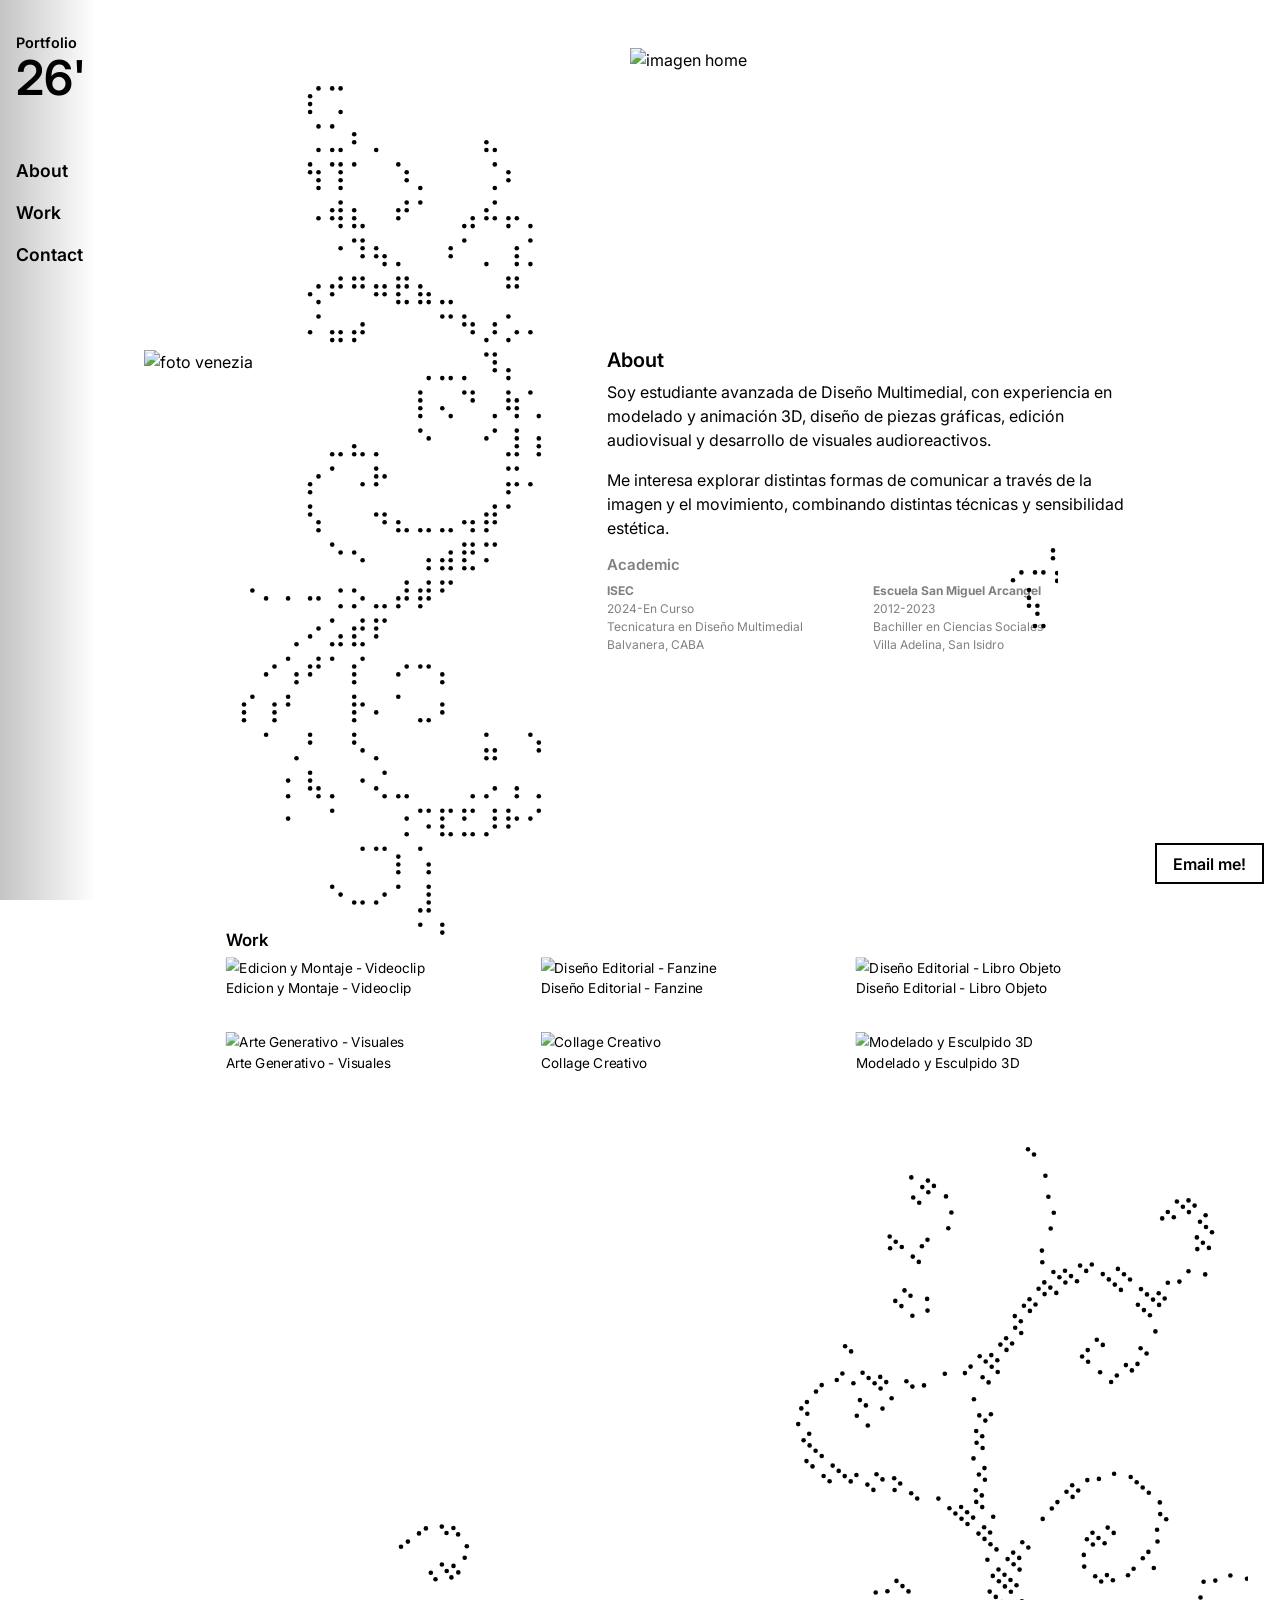
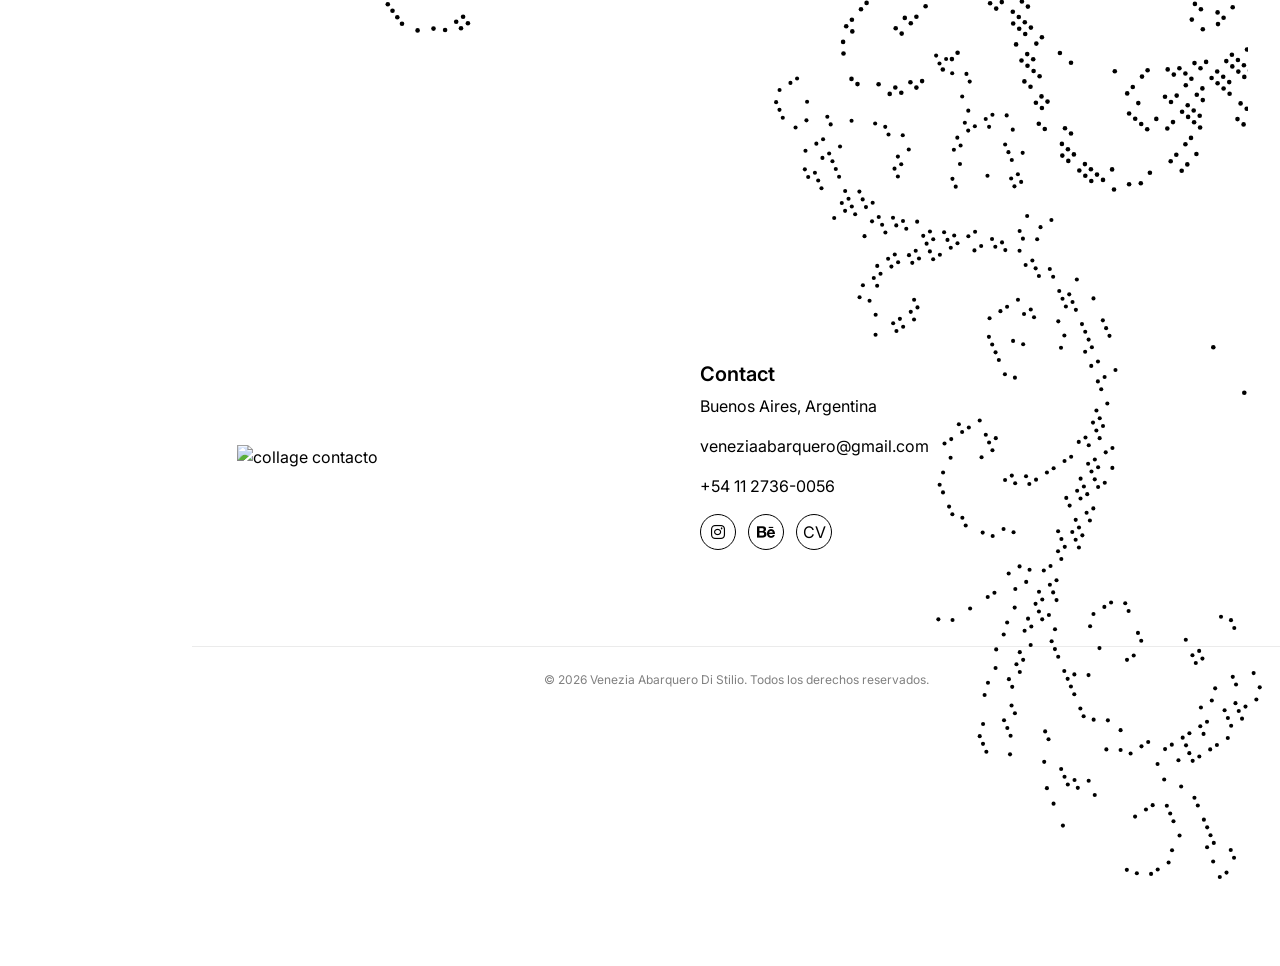
==== index.html @ 3c274ca6 "ascii art interactivo" ====
<!doctype html>
<html lang="es">
<head>
  <meta charset="utf-8">
  <meta name="viewport" content="width=device-width, initial-scale=1"> <!-- el ancho del dispositivo es el ancho de la pagina (sirve para responsive) -->
  <title>Portfolio</title>
  
  <!-- Google fonts -->
   <link rel="preconnect" href="https://fonts.googleapis.com">
  <link rel="preconnect" href="https://fonts.gstatic.com" crossorigin>
  <link href="https://fonts.googleapis.com/css2?family=Inter:wght@400;600&display=swap" rel="stylesheet">
  
  <link href="https://cdn.jsdelivr.net/npm/bootstrap@5.3.8/dist/css/bootstrap.min.css" rel="stylesheet">
  
  <!-- Iconos redes -->
    <link rel="stylesheet" href="https://cdnjs.cloudflare.com/ajax/libs/font-awesome/6.5.0/css/all.min.css">

  <!-- Estilos -->
  <link rel="stylesheet" href="style.css">
  <link rel="stylesheet" href="style-responsive.css">
  <link rel="stylesheet" href="ascii-canvas-styles.css">
 
</head>
<body>

  <!-- Nav lateral fijo -->
  <nav class="sidebar">
    <a class="nav-brand text-decoration-none" href="#home">
      <p class="nav-subtitle">Portfolio</p>
      <h1>26'</h1>
    </a>
    <ul class="nav flex-column mt-5"> <!-- margen top para separar del logo -->
      <li><a class="nav-link" href="#about">About</a></li>
      <li><a class="nav-link" href="#work">Work</a></li>
      <li><a class="nav-link" href="#contact">Contact</a></li>
    </ul>
  </nav>

  <!-- Contenido -->
  <main class="main-content">

    <!-- Home -->
    <header id="home">
      <img src="images/asciiart-deco1.svg" class="ascii-deco ascii-deco--home" aria-hidden="true"> <!-- para que no se lean los ascii art como texto -->
      <img src="images/imagen-home.svg" class="img-fluid fade-in" alt="imagen home">
    </header>

    <!-- About -->
    <section id="about" class="about-section">
      <img src="images/ascii-deco2.svg" class="ascii-deco ascii-deco--about" aria-hidden="true">
      <div class="row">

        <!-- Columna izquierda foto -->
        <div class="col-md-5">
          <img src="images/foto about.svg" alt="foto venezia" class="img-fluid">
        </div>

        <!-- Columna derecha texto sobre mi -->
        <div class="col-md-6">

          <h2>About</h2>
          <p>Soy estudiante avanzada de Diseño Multimedial, con experiencia en modelado y animación 3D, diseño de piezas gráficas, edición audiovisual y desarrollo de visuales audioreactivos.</p>
          <p>Me interesa explorar distintas formas de comunicar a través de la imagen y el movimiento, combinando distintas técnicas y sensibilidad estética.</p>

          <div class="row academic-info">
            <h3>Academic</h3>
            <div class="row">
              <div class="col-6">
                <p>
                  <strong>ISEC</strong><br>
                  2024-En Curso<br>
                  Tecnicatura en Diseño Multimedial<br>
                  Balvanera, CABA
                </p>
              </div>
              <div class="col-6">
                <p>
                  <strong>Escuela San Miguel Arcangel</strong><br>
                  2012-2023<br>
                  Bachiller en Ciencias Sociales<br>
                  Villa Adelina, San Isidro
                </p>
              </div>
            </div>
          </div>

        </div>
      </div>
    </section>

    <!-- Work -->
    <section id="work" class="work-section">
      <h2>Work</h2>

      <!-- galeria proyectos -->
      <div class="row row-cols-2 row-cols-md-3 g-4"><!-- 2 columnas x fila para mobile y 3 para destok --> <!-- g4 gap entre cada columa de 4 -->
        <div class="col">
          <a href="proyecto-videoclip.html" class="work-link">
            <img src="images/portada-videoclip.jpg" alt="Edicion y Montaje - Videoclip" class="img-fluid">
            <p class="work-title">Edicion y Montaje - Videoclip</p>
          </a>
        </div>

        <div class="col">
          <a href="proyecto-fanzine.html" class="work-link">
            <img src="images/portada-fanzine.jpg" alt="Diseño Editorial - Fanzine" class="img-fluid">
            <p class="work-title">Diseño Editorial - Fanzine</p>
          </a>
        </div>

        <div class="col">
          <a href="proyecto-libro.html" class="work-link">
            <img src="images/portada-libro.jpg" alt="Diseño Editorial - Libro Objeto" class="img-fluid">
            <p class="work-title">Diseño Editorial - Libro Objeto</p>
          </a>
        </div>

        <div class="col">
          <a href="proyecto-visuales.html" class="work-link">
            <img src="images/portada-visuales.jpg" alt="Arte Generativo - Visuales" class="img-fluid">
            <p class="work-title">Arte Generativo - Visuales</p>
          </a>
        </div>

        <div class="col">
          <a href="proyecto-collage.html" class="work-link">
            <img src="images/portada-collage.jpg" alt="Collage Creativo" class="img-fluid">
            <p class="work-title">Collage Creativo</p>
          </a>
        </div>

        <div class="col">
          <a href="proyecto-modelado3D.html" class="work-link">
            <img src="images/portada-tipografia3D.jpg" alt="Modelado y Esculpido 3D" class="img-fluid">
            <p class="work-title">Modelado y Esculpido 3D</p>
          </a>
        </div>
      </div>

<!-- carrusel trabajo 3D -->
  <div id="carouselExampleCaptions" class="carousel slide carousel-3d">

  <div class="carousel-indicators">
    <button type="button" data-bs-target="#carouselExampleCaptions" data-bs-slide-to="0" class="active" aria-current="true" aria-label="Slide 1"></button>
    <button type="button" data-bs-target="#carouselExampleCaptions" data-bs-slide-to="1" aria-label="Slide 2"></button>
    <button type="button" data-bs-target="#carouselExampleCaptions" data-bs-slide-to="2" aria-label="Slide 3"></button>
    <button type="button" data-bs-target="#carouselExampleCaptions" data-bs-slide-to="3" aria-label="Slide 4"></button>
    <button type="button" data-bs-target="#carouselExampleCaptions" data-bs-slide-to="4" aria-label="Slide 5"></button>
    <button type="button" data-bs-target="#carouselExampleCaptions" data-bs-slide-to="5" aria-label="Slide 6"></button>
  </div>

  <div class="carousel-inner">

  <div class="carousel-item active">
  <video class="d-block w-100" autoplay muted loop playsinline poster="images/carousel1.jpg">
    <source src="images/video-carousel3D.mp4" type="video/mp4">
  </video>
  <div class="carousel-caption d-none d-md-block">
    <h5>Animación y Modelado 3D/Escena</h5>
    <p>"The Doors Room"</p>
  </div>
</div>

    <div class="carousel-item">
      <img src="images/carousel2.jpg" class="d-block w-100" alt="Slide 2">
      <div class="carousel-caption d-none d-md-block">
        <h5>Animación y Modelado 3D/Escena</h5>
        <p>Una reinterpretación de "La Sala de las Puertas", la icónica y lúgubre habita​​​​​​​ción circular rodeada de puertas de Alicia en el País de las Maravillas (2010).</p>
      </div>
    </div>

    <div class="carousel-item">
      <img src="images/carousel3.jpg" class="d-block w-100" alt="Slide 3">
      <div class="carousel-caption d-none d-md-block">
        <h5>Animación y Modelado 3D/Escena</h5>
        <p>Trabajé sobre su atmósfera y composición para llevarla a una versión 3D con una vision propia.</p>
      </div>
    </div>

    <div class="carousel-item">
      <img src="images/carousel4.jpg" class="d-block w-100" alt="Slide 4">
      <div class="carousel-caption d-none d-md-block">
      </div>
    </div>

    <div class="carousel-item">
      <img src="images/carousel5.jpg" class="d-block w-100" alt="Slide 5">
      <div class="carousel-caption d-none d-md-block">
      </div>
    </div>

    <div class="carousel-item">
      <img src="images/carousel6.jpg" class="d-block w-100" alt="ultimo  slide">
      <div class="carousel-caption d-none d-md-block">
      </div>
    </div>
  </div>

  <button class="carousel-control-prev" type="button" data-bs-target="#carouselExampleCaptions" data-bs-slide="prev">
    <span class="carousel-control-prev-icon" aria-hidden="true"></span>
    <span class="visually-hidden">Previous</span>
  </button>
  <button class="carousel-control-next" type="button" data-bs-target="#carouselExampleCaptions" data-bs-slide="next">
    <span class="carousel-control-next-icon" aria-hidden="true"></span>
    <span class="visually-hidden">Next</span>
  </button>
</div>
</section>

<!-- Contact -->
<section id="contact" class="contact-section">
  <img src="images/ascii-deco3.svg" class="ascii-deco ascii-deco--contact" aria-hidden="true">

  <div class="row align-items-center justify-content-center">

    <div class="col-md-5 contact-img">
      <img src="images/imagen-contact.svg" alt="collage contacto" class="img-fluid">
    </div>

    <div class="col-md-5">
      <h2>Contact</h2>
      <p>Buenos Aires, Argentina</p>
      <p>veneziaabarquero@gmail.com</p>
      <p>+54 11 2736-0056</p>

      <div class="social-links">
        <a href="https://instagram.com/venezia.abqro" target="_blank" aria-label="Instagram">
          <i class="fa-brands fa-instagram"></i>
        </a>
        <a href="https://behance.net/veneziaabarque1" target="_blank" aria-label="Behance">
          <i class="fa-brands fa-behance"></i>
        </a>
        <a href="archivos/CV_Venezia_Abarquero.pdf" target="_blank" aria-label="CV" download>
        CV
        </a>
      </div>
    </div>

  </div>
</section>

<!-- Footer -->
<footer class="footer">
  <p>© 2026 Venezia Abarquero Di Stilio. Todos los derechos reservados.</p>
</footer>
  </main>

  <!-- Boton cta fijo -->
  <a class="btn btn-outline-dark btn-cta" href="mailto:veneziaabarquero@gmail.com">Email me!</a>
  <script src="https://cdn.jsdelivr.net/npm/bootstrap@5.3.8/dist/js/bootstrap.bundle.min.js"></script>
  <script src="ascii-interactive.js"></script>
</body>
</html>
---- style.css ----
body {
  font-family: 'Inter', sans-serif;
  margin: 0;
  padding: 0;
  color: black;
}

/*Nav Lateral*/
.sidebar {
  position: fixed;
  top: 0;
  left: 0;
  width: 6rem;
  height: 100vh;
  padding: 2rem 1rem;
  z-index: 100;
  background: linear-gradient(to right, rgba(0, 0, 0, 0.233), transparent);
}

.nav-brand {
  display: block;
}

.nav-subtitle {
  font-weight: 600;
  font-size: 0.9rem;
  margin-bottom: 0;
  color: black;
}

.nav-link {
  padding-left: 0;
  font-weight: 600;
  font-size: 1.1rem;
  color: black;
  text-decoration: none;
}

.nav-link:hover {
  text-decoration: underline;
  color: black;
}


.main-content {
  margin-left: 6rem; /*lo que ocupa el nav lateral*/
}

/* Home */
#home {
  display: flex;
  justify-content: center;
  padding-top: 3rem;
}

#home img {
  max-width: 100%;
}

/*about*/
.about-section {
  padding: 6rem 3rem;
  margin-top: 20vh;        /* espacio blanco entre home y about */
  scroll-margin-top: 0;    /* cuando el nav linkea a #about, la sección arranca desde arriba del viewport */
}

.academic-info p {
  font-size: 0.75rem; /* 12px */
  color: grey;
}

/*work*/
.work-section {
  position: relative;
  padding: 6rem 3rem;
  scroll-margin-top: 0;
  scale: 85%;
}

.work-link {
  text-decoration: none;
  color: black;
  display: block;
  position: relative;
  overflow: hidden;
}

.work-link img {
  display: block;
  transition: opacity 0.3s ease;
}

.work-link::after {
  content: 'Ver proyecto';
  position: absolute;
  inset: 0; /* abreviar top: 0; right: 0; bottom: 0; left: 0 */
  background: rgba(0, 0, 0, 0.5);
  color: white;
  font-weight: 600;
  display: flex;
  align-items: center;
  justify-content: center;
  opacity: 0;
  transition: opacity 0.3s ease;
}
.work-link:hover::after {
  opacity: 1;
}

.carousel-3d {
  position: relative;
  z-index: 1;
  margin-top: 20vh;
}

/* Contacto */
.contact-section {
  position: relative;
  overflow: visible;
  min-height: auto;
  padding: 6rem 3rem;
  display: flex;
  flex-direction: column;
  justify-content: center;
}

.social-links {
  display: flex;
  gap: 12px;
  margin-top: 1rem;
}

.social-links a {
  display: flex;
  align-items: center;
  justify-content: center;
  width: 36px;
  height: 36px;
  border-radius: 50%;
  border: 1.5px solid currentColor;
  color: inherit;
  text-decoration: none;
  font-size: 16px;
  transition: opacity 0.2s;
}

.social-links a:hover {
  opacity: 0.6;
}

/*footer*/
.footer {
  margin-left: 6rem;
  padding: 1.5rem 3rem;
  border-top: 1px solid rgba(0, 0, 0, 0.08);
  font-size: 0.75rem;
  color: grey;
  text-align: center
}

.footer p {
  margin-bottom: 0;
}

/* Tipografias */
h1 {
  font-weight: 600;
  font-size: 3rem;
  color: black;
  line-height: 1;
}

h2 {
  font-weight: 600;
  font-size: 1.25rem;
  color: black;
}

h3 {
  font-size: 0.9375rem; 
  font-weight: 600;
  color: grey;
}

/* Boton call to action */
.btn-cta {
  position: fixed;
  bottom: 1rem;
  right: 1rem;
  font-weight: 600;
  font-size: 1rem;
  color: black;
  text-decoration: none;
  border: 2px solid black;
  border-radius: 0;
  padding: 0.4rem 1rem;
  background: rgba(255, 255, 255, 0.541);
}

.btn-cta:hover {
  background: black;
  color: white;
  -webkit-animation: jello-horizontal 0.9s linear both;
          animation: jello-horizontal 0.9s linear both;
}

/* Puntero cursor */
* {
  cursor: url("data:image/svg+xml,%3Csvg xmlns='http://www.w3.org/2000/svg' width='24' height='24' viewBox='0 0 24 24'%3E%3Cline x1='12' y1='0' x2='12' y2='24' stroke='black' stroke-width='1.5'/%3E%3Cline x1='0' y1='12' x2='24' y2='12' stroke='black' stroke-width='1.5'/%3E%3C/svg%3E") 12 12, crosshair;
}

/* Ascii Art Fondos */
.ascii-deco {
  position: absolute;
  pointer-events: none;
  z-index: 2;
}


.ascii-deco--home {
  top: 5rem;
  left: 15rem;
  
}


.ascii-deco--about{
  top: 66rem;
  right: 2rem;
  z-index: 0;
}


/* animaciones */
.fade-in {
 -webkit-animation: fade-in 1.2s linear both;
 animation: fade-in 1.2s linear both;
}

@-webkit-keyframes fade-in {
  0% { opacity: 0; }
  100% { opacity: 1; }
}
@keyframes fade-in {
  0% { opacity: 0; }
  100% { opacity: 1; }
}

@-webkit-keyframes jello-horizontal {
  0%   { -webkit-transform: scale3d(1, 1, 1);      transform: scale3d(1, 1, 1); }
  30%  { -webkit-transform: scale3d(1.25, 0.75, 1); transform: scale3d(1.25, 0.75, 1); }
  40%  { -webkit-transform: scale3d(0.75, 1.25, 1); transform: scale3d(0.75, 1.25, 1); }
  50%  { -webkit-transform: scale3d(1.15, 0.85, 1); transform: scale3d(1.15, 0.85, 1); }
  65%  { -webkit-transform: scale3d(0.95, 1.05, 1); transform: scale3d(0.95, 1.05, 1); }
  75%  { -webkit-transform: scale3d(1.05, 0.95, 1); transform: scale3d(1.05, 0.95, 1); }
  100% { -webkit-transform: scale3d(1, 1, 1);      transform: scale3d(1, 1, 1); }
}
@keyframes jello-horizontal {
  0%   { -webkit-transform: scale3d(1, 1, 1);      transform: scale3d(1, 1, 1); }
  30%  { -webkit-transform: scale3d(1.25, 0.75, 1); transform: scale3d(1.25, 0.75, 1); }
  40%  { -webkit-transform: scale3d(0.75, 1.25, 1); transform: scale3d(0.75, 1.25, 1); }
  50%  { -webkit-transform: scale3d(1.15, 0.85, 1); transform: scale3d(1.15, 0.85, 1); }
  65%  { -webkit-transform: scale3d(0.95, 1.05, 1); transform: scale3d(0.95, 1.05, 1); }
  75%  { -webkit-transform: scale3d(1.05, 0.95, 1); transform: scale3d(1.05, 0.95, 1); }
  100% { -webkit-transform: scale3d(1, 1, 1);      transform: scale3d(1, 1, 1); }
}
---- style-responsive.css ----
/* Breakpoint: 768px*/
@media (width < 768px) {
  
  .sidebar {
    position: fixed;
    top: 0;
    left: 0;
    width: 100%;
    height: auto;
    padding: 0.75rem 1.25rem;
    display: flex;
    flex-direction: row;
    align-items: center;
    justify-content: space-between;
    background: linear-gradient(to bottom, rgba(0, 0, 0, 0.15), white);
    border-bottom: 1px solid rgb(255, 255, 255);
    z-index: 200;
  }

  /* flex-direction: row sobreescribe el flex-column de Bootstrap para q los links queden alineados horizontalmente*/
  .sidebar ul {
    display: flex !important;
    flex-direction: row !important;
    gap: 1rem;
    margin-top: 0 !important;
    padding: 0;
    list-style: none;
    align-items: center;
  }

  .sidebar ul .nav-link {
    font-size: 0.85rem;
    padding: 0;
  }

  .sidebar .nav-brand {
    display: flex;
    align-items: baseline;
    gap: 0.5rem;
  }

  .sidebar h1 {
    font-size: 1.5rem;
    margin: 0;
  }

  .sidebar .nav-subtitle {
    font-size: 0.75rem;
  }

  .main-content {
    margin-left: 0;
    padding-top: 3.5rem;
  }


  /* Home */
  #home {
    padding-top: 1.5rem;
    overflow: hidden;
    width: 100%;
  }

  #home .img-fluid {
    width: 80%; 
    max-width: 80%; /* para q no se vaya hasta los bordes en mobile */
    height: auto;
    display: block;
  }


  /*about*/
  .about-section {
    text-align: center;
    padding: 3rem 1.25rem;
    margin-top: 5vh;
  }

  
  .about-section .col-md-5 {
    max-width: 40%;
    margin: 0 auto 1.5rem;
  }

  .academic-info .col-6 {
  flex: 0 0 100%;
  max-width: 100%;
  text-align: center;
}

.academic-info .row {
  justify-content: center;
  margin: 0;
}


  /*work*/
  .work-section {
    padding: 3rem 1.25rem;
    scale: 100%; 
  }

  .work-title {
    font-size: 0.75rem;
  }

  .carousel-3d {
    margin-top: 8vh;
  }

  /*contact*/
  .contact-section {
    padding: 3rem 1.25rem;
    min-height: auto;
  }

  .contact-section .col-md-5 {
    max-width: 50%;
    flex: 0 0 100%;
  }

  .contact-img {
    margin-bottom: 1.5rem;
  }

  /*footer*/
.footer {
  margin-left: 0;
  padding: 1.5rem 1.25rem;
}

  .ascii-deco,
canvas.ascii-deco--home,
canvas.ascii-deco--about,
canvas.ascii-deco--contact {
  display: none;
}

  /*botón cta*/
  .btn-cta {
    font-size: 0.85rem;
    padding: 0.35rem 0.75rem;
    background: rgba(255, 255, 255, 0.541);
  }


  /*tipografías*/
  h1 {
    font-size: 2rem;
  }

  h2 {
    font-size: 1.1rem;
  }

  p {
    font-size: 0.8rem;
  }
.academic-info p {
  font-size: 0.6rem;
}


  /*Estilos de proyectos*/

  .back-arrow {
    top: 1rem;
    left: 1rem;
    font-size: 1.25rem;
  }

  .project-main {
    padding: 0 1.25rem;
  }

  .project-header {
    padding: 3.5rem 0 1.5rem;
  }

  .project-header h1 {
    font-size: 1.75rem;
  }

  .project-hero {
    max-height: 45vw;
    margin-left: -1.25rem;
    margin-right: -1.25rem;
  }

  .project-block {
    padding: 2rem 0;
  }

  /*ficha técnica en mobile pasa de borde izquierdo a borde superior*/
  .project-ficha {
    border-left: none;
    border-top: 1px solid rgba(0, 0, 0, 0.1);
    padding-left: 0;
    padding-top: 1.5rem;
    margin-top: 1rem;
  }

  /*imágenes en col-6 pasan a full width y se apilan*/
  .project-block .col-6 {
    flex: 0 0 100%;
    max-width: 100%;
  }

  /*imágenes de la seccion work pasan 2 por fila*/
  .project-block .col-3 {
    flex: 0 0 50%;
    max-width: 50%;
  }

  /*iframe del flipbook se achica un poco */
  .fp-iframe {
    height: 280px !important;
  }

  .project-nav {
    padding: 2rem 0;
  }
  
  .project-nav .page-link {
    font-size: 0.75rem;
    white-space: nowrap; /*evita que el texto se corte en dos líneas*/
  }

}
---- ascii-canvas-styles.css ----
/* ==========================================
   ASCII ART INTERACTIVO - Estilos para canvas
   Reemplaza las reglas de .ascii-deco img
   ========================================== */

/* Los canvas heredan la misma posición que los img originales */
canvas.ascii-deco {
  position: absolute;
  pointer-events: none;
  z-index: 2;
  display: block;
}

canvas.ascii-deco--home {
  top: 5rem;        
  left: 15rem;
  width: 818px;
  height: 857px;
}

canvas.ascii-deco--about {
  top: 66rem;
  right: 2rem;
  z-index: 0;
  width: 933px;
  height: 1234px;
}


canvas.ascii-deco--contact {
  position: absolute;
  right: -35px;   
  top: -300px;     
  width: 600px;
  height: 1000px;
  pointer-events: none;
  z-index: 0;
}
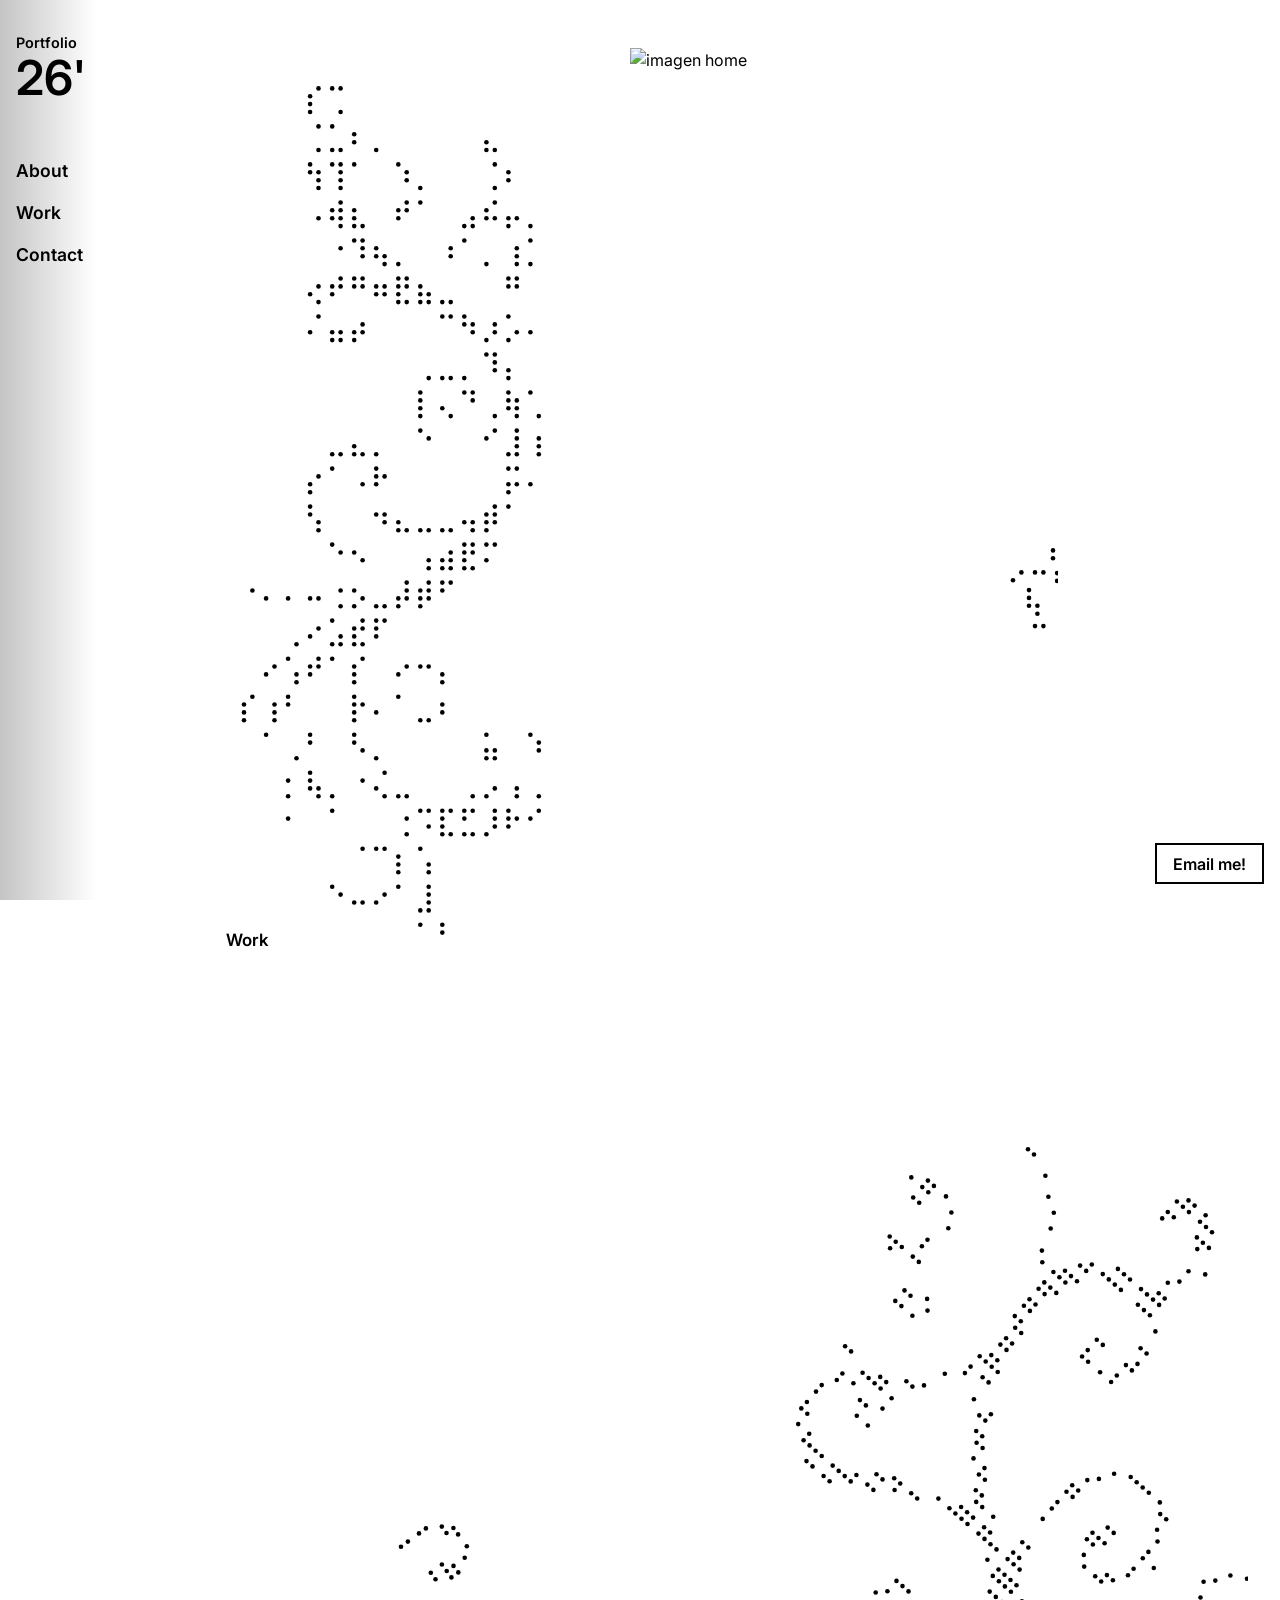
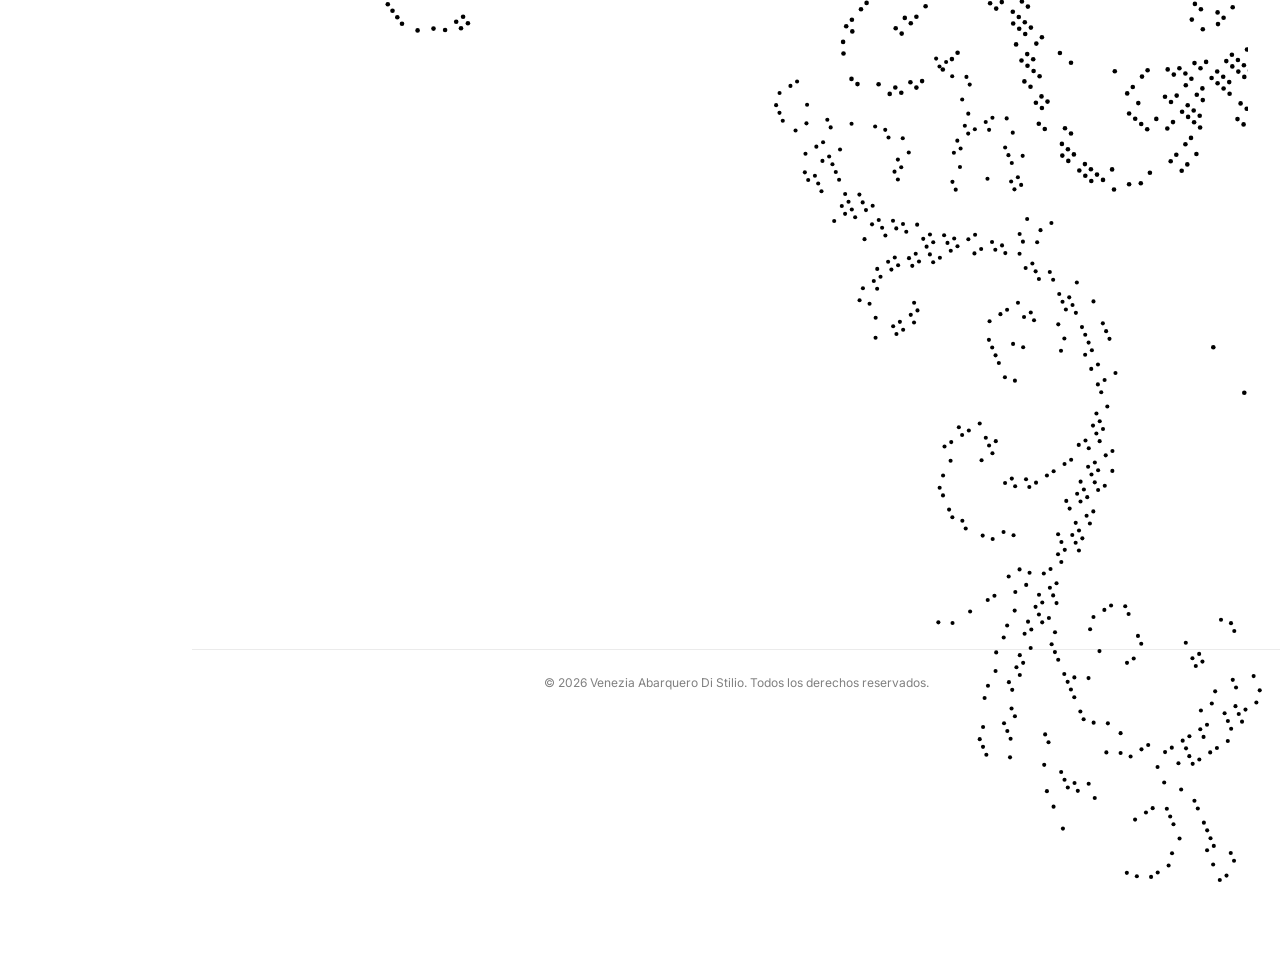
==== commit 2ae6a51d: "Add files via upload" ====
--- a/index.html
+++ b/index.html
@@ -2,24 +2,30 @@
 <html lang="es">
 <head>
   <meta charset="utf-8">
-  <meta name="viewport" content="width=device-width, initial-scale=1"> <!-- el ancho del dispositivo es el ancho de la pagina (sirve para responsive) -->
-  <title>Portfolio</title>
+  <meta name="viewport" content="width=device-width, initial-scale=1">
+  <title>Venezia | Multimedia Designer</title>
   
   <!-- Google fonts -->
-   <link rel="preconnect" href="https://fonts.googleapis.com">
+  <link rel="preconnect" href="https://fonts.googleapis.com">
   <link rel="preconnect" href="https://fonts.gstatic.com" crossorigin>
   <link href="https://fonts.googleapis.com/css2?family=Inter:wght@400;600&display=swap" rel="stylesheet">
+  <meta name="format-detection" content="telephone=no">
   
   <link href="https://cdn.jsdelivr.net/npm/bootstrap@5.3.8/dist/css/bootstrap.min.css" rel="stylesheet">
   
   <!-- Iconos redes -->
-    <link rel="stylesheet" href="https://cdnjs.cloudflare.com/ajax/libs/font-awesome/6.5.0/css/all.min.css">
+  <link rel="stylesheet" href="https://cdnjs.cloudflare.com/ajax/libs/font-awesome/6.5.0/css/all.min.css">
 
   <!-- Estilos -->
   <link rel="stylesheet" href="style.css">
   <link rel="stylesheet" href="style-responsive.css">
   <link rel="stylesheet" href="ascii-canvas-styles.css">
  
+  <!-- favicon -->
+  <link rel="apple-touch-icon" sizes="180x180" href="apple-touch-icon.png">
+  <link rel="icon" type="image/png" sizes="32x32" href="favicon-32x32.png">
+  <link rel="icon" type="image/png" sizes="16x16" href="favicon-16x16.png">
+  <link rel="manifest" href="/site.webmanifest">
 </head>
 <body>
 
@@ -29,7 +35,7 @@
       <p class="nav-subtitle">Portfolio</p>
       <h1>26'</h1>
     </a>
-    <ul class="nav flex-column mt-5"> <!-- margen top para separar del logo -->
+    <ul class="nav flex-column mt-5">
       <li><a class="nav-link" href="#about">About</a></li>
       <li><a class="nav-link" href="#work">Work</a></li>
       <li><a class="nav-link" href="#contact">Contact</a></li>
@@ -41,7 +47,7 @@
 
     <!-- Home -->
     <header id="home">
-      <img src="images/asciiart-deco1.svg" class="ascii-deco ascii-deco--home" aria-hidden="true"> <!-- para que no se lean los ascii art como texto -->
+      <img src="images/asciiart-deco1.svg" class="ascii-deco ascii-deco--home" aria-hidden="true">
       <img src="images/imagen-home.svg" class="img-fluid fade-in" alt="imagen home">
     </header>
 
@@ -51,13 +57,12 @@
       <div class="row">
 
         <!-- Columna izquierda foto -->
-        <div class="col-md-5">
+        <div class="col-md-5 fade-in-left">
           <img src="images/foto about.svg" alt="foto venezia" class="img-fluid">
         </div>
 
         <!-- Columna derecha texto sobre mi -->
-        <div class="col-md-6">
-
+        <div class="col-md-6 fade-in-right">
           <h2>About</h2>
           <p>Soy estudiante avanzada de Diseño Multimedial, con experiencia en modelado y animación 3D, diseño de piezas gráficas, edición audiovisual y desarrollo de visuales audioreactivos.</p>
           <p>Me interesa explorar distintas formas de comunicar a través de la imagen y el movimiento, combinando distintas técnicas y sensibilidad estética.</p>
@@ -83,8 +88,8 @@
               </div>
             </div>
           </div>
-
-        </div>
+        </div>
+
       </div>
     </section>
 
@@ -93,161 +98,170 @@
       <h2>Work</h2>
 
       <!-- galeria proyectos -->
-      <div class="row row-cols-2 row-cols-md-3 g-4"><!-- 2 columnas x fila para mobile y 3 para destok --> <!-- g4 gap entre cada columa de 4 -->
-        <div class="col">
-          <a href="proyecto-videoclip.html" class="work-link">
-            <img src="images/portada-videoclip.jpg" alt="Edicion y Montaje - Videoclip" class="img-fluid">
-            <p class="work-title">Edicion y Montaje - Videoclip</p>
-          </a>
-        </div>
-
-        <div class="col">
-          <a href="proyecto-fanzine.html" class="work-link">
-            <img src="images/portada-fanzine.jpg" alt="Diseño Editorial - Fanzine" class="img-fluid">
-            <p class="work-title">Diseño Editorial - Fanzine</p>
-          </a>
-        </div>
-
-        <div class="col">
-          <a href="proyecto-libro.html" class="work-link">
-            <img src="images/portada-libro.jpg" alt="Diseño Editorial - Libro Objeto" class="img-fluid">
-            <p class="work-title">Diseño Editorial - Libro Objeto</p>
-          </a>
-        </div>
-
-        <div class="col">
-          <a href="proyecto-visuales.html" class="work-link">
-            <img src="images/portada-visuales.jpg" alt="Arte Generativo - Visuales" class="img-fluid">
-            <p class="work-title">Arte Generativo - Visuales</p>
-          </a>
-        </div>
-
-        <div class="col">
-          <a href="proyecto-collage.html" class="work-link">
-            <img src="images/portada-collage.jpg" alt="Collage Creativo" class="img-fluid">
-            <p class="work-title">Collage Creativo</p>
-          </a>
-        </div>
-
-        <div class="col">
-          <a href="proyecto-modelado3D.html" class="work-link">
-            <img src="images/portada-tipografia3D.jpg" alt="Modelado y Esculpido 3D" class="img-fluid">
-            <p class="work-title">Modelado y Esculpido 3D</p>
-          </a>
-        </div>
-      </div>
-
-<!-- carrusel trabajo 3D -->
-  <div id="carouselExampleCaptions" class="carousel slide carousel-3d">
-
-  <div class="carousel-indicators">
-    <button type="button" data-bs-target="#carouselExampleCaptions" data-bs-slide-to="0" class="active" aria-current="true" aria-label="Slide 1"></button>
-    <button type="button" data-bs-target="#carouselExampleCaptions" data-bs-slide-to="1" aria-label="Slide 2"></button>
-    <button type="button" data-bs-target="#carouselExampleCaptions" data-bs-slide-to="2" aria-label="Slide 3"></button>
-    <button type="button" data-bs-target="#carouselExampleCaptions" data-bs-slide-to="3" aria-label="Slide 4"></button>
-    <button type="button" data-bs-target="#carouselExampleCaptions" data-bs-slide-to="4" aria-label="Slide 5"></button>
-    <button type="button" data-bs-target="#carouselExampleCaptions" data-bs-slide-to="5" aria-label="Slide 6"></button>
-  </div>
-
-  <div class="carousel-inner">
-
-  <div class="carousel-item active">
-  <video class="d-block w-100" autoplay muted loop playsinline poster="images/carousel1.jpg">
-    <source src="images/video-carousel3D.mp4" type="video/mp4">
-  </video>
-  <div class="carousel-caption d-none d-md-block">
-    <h5>Animación y Modelado 3D/Escena</h5>
-    <p>"The Doors Room"</p>
-  </div>
-</div>
-
-    <div class="carousel-item">
-      <img src="images/carousel2.jpg" class="d-block w-100" alt="Slide 2">
-      <div class="carousel-caption d-none d-md-block">
-        <h5>Animación y Modelado 3D/Escena</h5>
-        <p>Una reinterpretación de "La Sala de las Puertas", la icónica y lúgubre habita​​​​​​​ción circular rodeada de puertas de Alicia en el País de las Maravillas (2010).</p>
-      </div>
-    </div>
-
-    <div class="carousel-item">
-      <img src="images/carousel3.jpg" class="d-block w-100" alt="Slide 3">
-      <div class="carousel-caption d-none d-md-block">
-        <h5>Animación y Modelado 3D/Escena</h5>
-        <p>Trabajé sobre su atmósfera y composición para llevarla a una versión 3D con una vision propia.</p>
-      </div>
-    </div>
-
-    <div class="carousel-item">
-      <img src="images/carousel4.jpg" class="d-block w-100" alt="Slide 4">
-      <div class="carousel-caption d-none d-md-block">
-      </div>
-    </div>
-
-    <div class="carousel-item">
-      <img src="images/carousel5.jpg" class="d-block w-100" alt="Slide 5">
-      <div class="carousel-caption d-none d-md-block">
-      </div>
-    </div>
-
-    <div class="carousel-item">
-      <img src="images/carousel6.jpg" class="d-block w-100" alt="ultimo  slide">
-      <div class="carousel-caption d-none d-md-block">
-      </div>
-    </div>
-  </div>
-
-  <button class="carousel-control-prev" type="button" data-bs-target="#carouselExampleCaptions" data-bs-slide="prev">
-    <span class="carousel-control-prev-icon" aria-hidden="true"></span>
-    <span class="visually-hidden">Previous</span>
-  </button>
-  <button class="carousel-control-next" type="button" data-bs-target="#carouselExampleCaptions" data-bs-slide="next">
-    <span class="carousel-control-next-icon" aria-hidden="true"></span>
-    <span class="visually-hidden">Next</span>
-  </button>
-</div>
-</section>
-
-<!-- Contact -->
-<section id="contact" class="contact-section">
-  <img src="images/ascii-deco3.svg" class="ascii-deco ascii-deco--contact" aria-hidden="true">
-
-  <div class="row align-items-center justify-content-center">
-
-    <div class="col-md-5 contact-img">
-      <img src="images/imagen-contact.svg" alt="collage contacto" class="img-fluid">
-    </div>
-
-    <div class="col-md-5">
-      <h2>Contact</h2>
-      <p>Buenos Aires, Argentina</p>
-      <p>veneziaabarquero@gmail.com</p>
-      <p>+54 11 2736-0056</p>
-
-      <div class="social-links">
-        <a href="https://instagram.com/venezia.abqro" target="_blank" aria-label="Instagram">
-          <i class="fa-brands fa-instagram"></i>
-        </a>
-        <a href="https://behance.net/veneziaabarque1" target="_blank" aria-label="Behance">
-          <i class="fa-brands fa-behance"></i>
-        </a>
-        <a href="archivos/CV_Venezia_Abarquero.pdf" target="_blank" aria-label="CV" download>
-        CV
-        </a>
-      </div>
-    </div>
-
-  </div>
-</section>
-
-<!-- Footer -->
-<footer class="footer">
-  <p>© 2026 Venezia Abarquero Di Stilio. Todos los derechos reservados.</p>
-</footer>
+      <div class="work-grid">
+
+        <a href="proyecto-videoclip.html" class="work-link">
+          <span class="work-number">01</span>
+          <div class="work-img">
+            <img src="images/portada-videoclip.jpg" alt="Edicion y Montaje - Videoclip">
+          </div>
+          <p class="work-title">Edicion y Montaje - Videoclip</p>
+        </a>
+
+        <a href="proyecto-fanzine.html" class="work-link">
+          <span class="work-number">02</span>
+          <div class="work-img">
+            <img src="images/portada-fanzine.jpg" alt="Diseño Editorial - Fanzine">
+          </div>
+          <p class="work-title">Diseño Editorial - Fanzine</p>
+        </a>
+
+        <a href="proyecto-libro.html" class="work-link">
+          <span class="work-number">03</span>
+          <div class="work-img">
+            <img src="images/portada-libro.jpg" alt="Diseño Editorial - Libro Objeto">
+          </div>
+          <p class="work-title">Diseño Editorial - Libro Objeto</p>
+        </a>
+
+        <a href="proyecto-visuales.html" class="work-link">
+          <span class="work-number">04</span>
+          <div class="work-img">
+            <img src="images/portada-visuales.jpg" alt="Arte Generativo - Visuales">
+          </div>
+          <p class="work-title">Arte Generativo - Visuales</p>
+        </a>
+
+        <a href="proyecto-collage.html" class="work-link">
+          <span class="work-number">05</span>
+          <div class="work-img">
+            <img src="images/portada-collage.jpg" alt="Collage Creativo">
+          </div>
+          <p class="work-title">Collage Creativo</p>
+        </a>
+
+        <a href="proyecto-modelado3D.html" class="work-link">
+          <span class="work-number">06</span>
+          <div class="work-img">
+            <img src="images/portada-tipografia3D.jpg" alt="Modelado y Esculpido 3D">
+          </div>
+          <p class="work-title">Modelado y Esculpido 3D</p>
+        </a>
+
+      </div>
+
+      <!-- carrusel trabajo 3D -->
+      <div id="carouselExampleCaptions" class="carousel slide carousel-3d fade-in-right">
+
+        <div class="carousel-indicators">
+          <button type="button" data-bs-target="#carouselExampleCaptions" data-bs-slide-to="0" class="active" aria-current="true" aria-label="Slide 1"></button>
+          <button type="button" data-bs-target="#carouselExampleCaptions" data-bs-slide-to="1" aria-label="Slide 2"></button>
+          <button type="button" data-bs-target="#carouselExampleCaptions" data-bs-slide-to="2" aria-label="Slide 3"></button>
+          <button type="button" data-bs-target="#carouselExampleCaptions" data-bs-slide-to="3" aria-label="Slide 4"></button>
+          <button type="button" data-bs-target="#carouselExampleCaptions" data-bs-slide-to="4" aria-label="Slide 5"></button>
+          <button type="button" data-bs-target="#carouselExampleCaptions" data-bs-slide-to="5" aria-label="Slide 6"></button>
+        </div>
+
+        <div class="carousel-inner">
+
+          <div class="carousel-item active">
+            <video class="d-block w-100" autoplay muted loop playsinline poster="images/carousel1.jpg">
+              <source src="images/video-carousel3D.mp4" type="video/mp4">
+            </video>
+            <div class="carousel-caption d-none d-md-block">
+              <h5>Animación y Modelado 3D/Escena</h5>
+              <p>"The Doors Room"</p>
+            </div>
+          </div>
+
+          <div class="carousel-item">
+            <img src="images/carousel2.jpg" class="d-block w-100" alt="Slide 2">
+            <div class="carousel-caption d-none d-md-block">
+              <h5>Animación y Modelado 3D/Escena</h5>
+              <p>Una reinterpretación de "La Sala de las Puertas", la icónica y lúgubre habitación circular rodeada de puertas de Alicia en el País de las Maravillas (2010).</p>
+            </div>
+          </div>
+
+          <div class="carousel-item">
+            <img src="images/carousel3.jpg" class="d-block w-100" alt="Slide 3">
+            <div class="carousel-caption d-none d-md-block">
+              <h5>Animación y Modelado 3D/Escena</h5>
+              <p>Trabajé sobre su atmósfera y composición para llevarla a una versión 3D con una vision propia.</p>
+            </div>
+          </div>
+
+          <div class="carousel-item">
+            <img src="images/carousel4.jpg" class="d-block w-100" alt="Slide 4">
+            <div class="carousel-caption d-none d-md-block"></div>
+          </div>
+
+          <div class="carousel-item">
+            <img src="images/carousel5.jpg" class="d-block w-100" alt="Slide 5">
+            <div class="carousel-caption d-none d-md-block"></div>
+          </div>
+
+          <div class="carousel-item">
+            <img src="images/carousel6.jpg" class="d-block w-100" alt="ultimo slide">
+            <div class="carousel-caption d-none d-md-block"></div>
+          </div>
+
+        </div>
+
+        <button class="carousel-control-prev" type="button" data-bs-target="#carouselExampleCaptions" data-bs-slide="prev">
+          <span class="carousel-control-prev-icon" aria-hidden="true"></span>
+          <span class="visually-hidden">Previous</span>
+        </button>
+        <button class="carousel-control-next" type="button" data-bs-target="#carouselExampleCaptions" data-bs-slide="next">
+          <span class="carousel-control-next-icon" aria-hidden="true"></span>
+          <span class="visually-hidden">Next</span>
+        </button>
+
+      </div>
+    </section>
+
+    <!-- Contact -->
+    <section id="contact" class="contact-section">
+      <img src="images/ascii-deco3.svg" class="ascii-deco ascii-deco--contact" aria-hidden="true">
+
+      <div class="row align-items-center justify-content-center">
+
+        <div class="col-md-5 contact-img fade-in-left">
+          <img src="images/imagen-contact.svg" alt="collage contacto" class="img-fluid">
+        </div>
+
+        <div class="col-md-5 fade-in-right">
+          <h2>Contact</h2>
+          <p>Buenos Aires, Argentina</p>
+          <p>veneziaabarquero@gmail.com</p>
+          <p>+54 11 2736-0056</p>
+
+          <div class="social-links">
+            <a href="https://instagram.com/venezia.abqro" target="_blank" aria-label="Instagram">
+              <i class="fa-brands fa-instagram"></i>
+            </a>
+            <a href="https://behance.net/veneziaabarque1" target="_blank" aria-label="Behance">
+              <i class="fa-brands fa-behance"></i>
+            </a>
+            <a href="archivos/CV_Venezia_Abarquero.pdf" target="_blank" aria-label="CV" download>
+              CV
+            </a>
+          </div>
+        </div>
+
+      </div>
+    </section>
+
+    <!-- Footer -->
+    <footer class="footer">
+      <p>© 2026 Venezia Abarquero Di Stilio. Todos los derechos reservados.</p>
+    </footer>
+
   </main>
 
   <!-- Boton cta fijo -->
   <a class="btn btn-outline-dark btn-cta" href="mailto:veneziaabarquero@gmail.com">Email me!</a>
   <script src="https://cdn.jsdelivr.net/npm/bootstrap@5.3.8/dist/js/bootstrap.bundle.min.js"></script>
   <script src="ascii-interactive.js"></script>
+  <script src="animaciones.js"></script>
 </body>
 </html>
--- a/style.css
+++ b/style.css
@@ -42,9 +42,8 @@
   color: black;
 }
 
-
 .main-content {
-  margin-left: 6rem; /*lo que ocupa el nav lateral*/
+  margin-left: 6rem;
 }
 
 /* Home */
@@ -58,19 +57,19 @@
   max-width: 100%;
 }
 
-/*about*/
+/* About */
 .about-section {
   padding: 6rem 3rem;
-  margin-top: 20vh;        /* espacio blanco entre home y about */
-  scroll-margin-top: 0;    /* cuando el nav linkea a #about, la sección arranca desde arriba del viewport */
+  margin-top: 20vh;
+  scroll-margin-top: 0;
 }
 
 .academic-info p {
-  font-size: 0.75rem; /* 12px */
+  font-size: 0.75rem;
   color: grey;
 }
 
-/*work*/
+/* Work */
 .work-section {
   position: relative;
   padding: 6rem 3rem;
@@ -78,23 +77,49 @@
   scale: 85%;
 }
 
+/* Galería Work */
+.work-grid {
+  display: grid;
+  grid-template-columns: repeat(3, 1fr);
+  gap: 1.5rem;
+}
+
 .work-link {
   text-decoration: none;
   color: black;
   display: block;
+  margin-bottom: 1rem;
+  opacity: 0;
+  transform: translateX(30px);
+  transition: opacity 1.4s ease, transform 1.4s ease, border-color 0.3s ease;
+  border-bottom: 1px solid transparent;
+}
+
+.work-link.visible {
+  opacity: 1;
+  transform: translateX(0);
+}
+
+.work-img {
   position: relative;
   overflow: hidden;
 }
 
-.work-link img {
+.work-img img {
   display: block;
-  transition: opacity 0.3s ease;
-}
-
-.work-link::after {
+  width: 100%;
+  height: auto;
+  transition: transform 0.4s ease;
+}
+
+.work-link:hover .work-img img {
+  transform: scale(1.04);
+}
+
+.work-img::after {
   content: 'Ver proyecto';
   position: absolute;
-  inset: 0; /* abreviar top: 0; right: 0; bottom: 0; left: 0 */
+  inset: 0;
   background: rgba(0, 0, 0, 0.5);
   color: white;
   font-weight: 600;
@@ -103,8 +128,39 @@
   justify-content: center;
   opacity: 0;
   transition: opacity 0.3s ease;
-}
-.work-link:hover::after {
+  letter-spacing: 0.05em;
+  font-size: 0.85rem;
+}
+
+.work-link:hover .work-img::after {
+  opacity: 1;
+}
+
+.work-link:hover {
+  border-bottom: 1px solid black;
+}
+
+ .work-title {
+  font-size: 0.75rem;
+  color: black;
+  margin-top: 0.4rem;
+  margin-bottom: 0;
+}
+
+.work-number {
+  position: absolute;
+  top: 0.5rem;
+  left: 0.5rem;
+  font-size: 1rem;
+  font-weight: 600;
+  color: white;
+  letter-spacing: 0.1em;
+  z-index: 1;
+  opacity: 0;
+  transition: opacity 0.3s ease;
+}
+
+.work-link:hover .work-number {
   opacity: 1;
 }
 
@@ -149,14 +205,14 @@
   opacity: 0.6;
 }
 
-/*footer*/
+/* Footer */
 .footer {
   margin-left: 6rem;
   padding: 1.5rem 3rem;
   border-top: 1px solid rgba(0, 0, 0, 0.08);
   font-size: 0.75rem;
   color: grey;
-  text-align: center
+  text-align: center;
 }
 
 .footer p {
@@ -178,7 +234,7 @@
 }
 
 h3 {
-  font-size: 0.9375rem; 
+  font-size: 0.9375rem;
   font-weight: 600;
   color: grey;
 }
@@ -217,25 +273,21 @@
   z-index: 2;
 }
 
-
 .ascii-deco--home {
   top: 5rem;
   left: 15rem;
-  
-}
-
-
-.ascii-deco--about{
+}
+
+.ascii-deco--about {
   top: 66rem;
   right: 2rem;
   z-index: 0;
 }
 
-
-/* animaciones */
+/* Animaciones */
 .fade-in {
- -webkit-animation: fade-in 1.2s linear both;
- animation: fade-in 1.2s linear both;
+  -webkit-animation: fade-in 1.2s linear both;
+  animation: fade-in 1.2s linear both;
 }
 
 @-webkit-keyframes fade-in {
@@ -247,22 +299,42 @@
   100% { opacity: 1; }
 }
 
+/* Animaciones scroll */
+.fade-in-left,
+.fade-in-right {
+  opacity: 0;
+  transition: opacity 1.4s ease, transform 1.4s ease;
+}
+
+.fade-in-left {
+  transform: translateX(-30px);
+}
+
+.fade-in-right {
+  transform: translateX(30px);
+}
+
+.fade-in-left.visible,
+.fade-in-right.visible {
+  opacity: 1;
+  transform: translateX(0);
+}
+
 @-webkit-keyframes jello-horizontal {
-  0%   { -webkit-transform: scale3d(1, 1, 1);      transform: scale3d(1, 1, 1); }
+  0%   { -webkit-transform: scale3d(1, 1, 1);       transform: scale3d(1, 1, 1); }
   30%  { -webkit-transform: scale3d(1.25, 0.75, 1); transform: scale3d(1.25, 0.75, 1); }
   40%  { -webkit-transform: scale3d(0.75, 1.25, 1); transform: scale3d(0.75, 1.25, 1); }
   50%  { -webkit-transform: scale3d(1.15, 0.85, 1); transform: scale3d(1.15, 0.85, 1); }
   65%  { -webkit-transform: scale3d(0.95, 1.05, 1); transform: scale3d(0.95, 1.05, 1); }
   75%  { -webkit-transform: scale3d(1.05, 0.95, 1); transform: scale3d(1.05, 0.95, 1); }
-  100% { -webkit-transform: scale3d(1, 1, 1);      transform: scale3d(1, 1, 1); }
+  100% { -webkit-transform: scale3d(1, 1, 1);       transform: scale3d(1, 1, 1); }
 }
 @keyframes jello-horizontal {
-  0%   { -webkit-transform: scale3d(1, 1, 1);      transform: scale3d(1, 1, 1); }
-  30%  { -webkit-transform: scale3d(1.25, 0.75, 1); transform: scale3d(1.25, 0.75, 1); }
-  40%  { -webkit-transform: scale3d(0.75, 1.25, 1); transform: scale3d(0.75, 1.25, 1); }
-  50%  { -webkit-transform: scale3d(1.15, 0.85, 1); transform: scale3d(1.15, 0.85, 1); }
-  65%  { -webkit-transform: scale3d(0.95, 1.05, 1); transform: scale3d(0.95, 1.05, 1); }
-  75%  { -webkit-transform: scale3d(1.05, 0.95, 1); transform: scale3d(1.05, 0.95, 1); }
-  100% { -webkit-transform: scale3d(1, 1, 1);      transform: scale3d(1, 1, 1); }
-}
-
+  0%   { transform: scale3d(1, 1, 1); }
+  30%  { transform: scale3d(1.25, 0.75, 1); }
+  40%  { transform: scale3d(0.75, 1.25, 1); }
+  50%  { transform: scale3d(1.15, 0.85, 1); }
+  65%  { transform: scale3d(0.95, 1.05, 1); }
+  75%  { transform: scale3d(1.05, 0.95, 1); }
+  100% { transform: scale3d(1, 1, 1); }
+}
--- a/style-responsive.css
+++ b/style-responsive.css
@@ -100,24 +100,35 @@
     scale: 100%; 
   }
 
-  .work-title {
-    font-size: 0.75rem;
-  }
+  .work-grid {
+  grid-template-columns: repeat(2, 1fr);
+}
+
+ .work-title {
+  font-size: 0.75rem;
+  color: black;
+  margin-top: 0.4rem;
+  margin-bottom: 0;
+}
 
   .carousel-3d {
     margin-top: 8vh;
   }
 
   /*contact*/
-  .contact-section {
-    padding: 3rem 1.25rem;
-    min-height: auto;
-  }
+.contact-section {
+  padding: 3rem 2rem 3rem 1.25rem;
+  min-height: auto;
+}
 
   .contact-section .col-md-5 {
     max-width: 50%;
     flex: 0 0 100%;
   }
+
+  .contact-section p {
+  word-break: break-all;
+}
 
   .contact-img {
     margin-bottom: 1.5rem;
@@ -129,11 +140,11 @@
   padding: 1.5rem 1.25rem;
 }
 
-  .ascii-deco,
+.ascii-deco,
 canvas.ascii-deco--home,
 canvas.ascii-deco--about,
 canvas.ascii-deco--contact {
-  display: none;
+  display: none !important;
 }
 
   /*botón cta*/
@@ -226,5 +237,11 @@
     white-space: nowrap; /*evita que el texto se corte en dos líneas*/
   }
 
-}
-
+  .social-links a {
+  width: 28px;
+  height: 28px;
+  font-size: 13px;
+}
+
+}
+
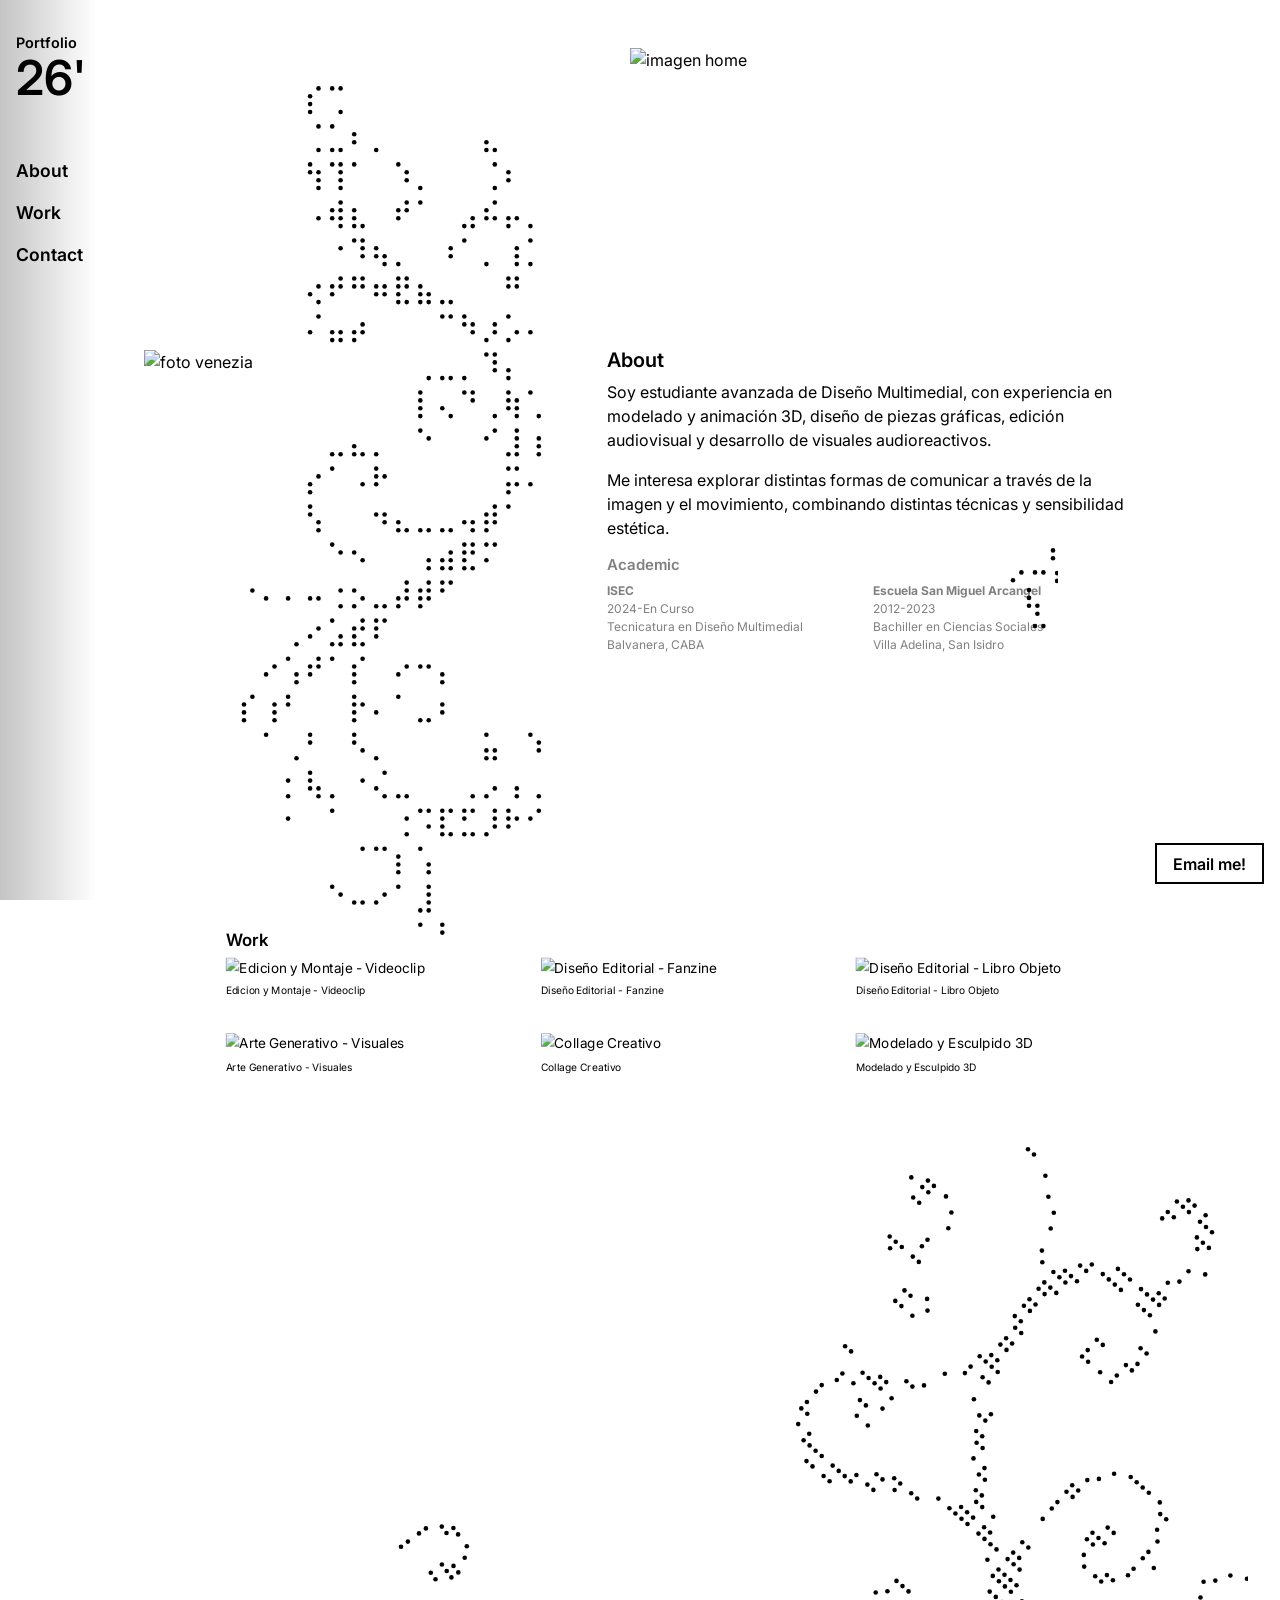
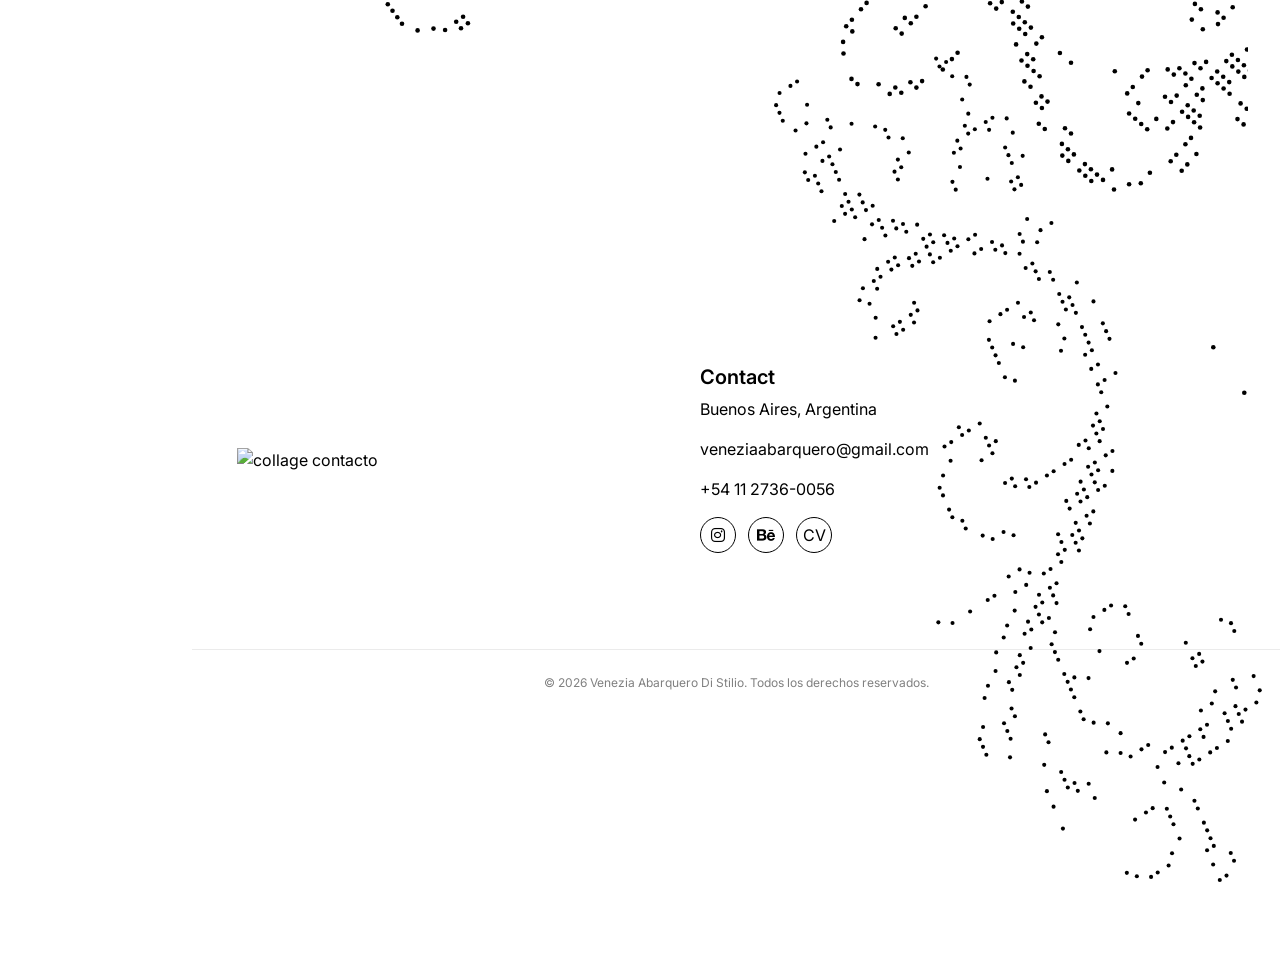
==== commit 4f568134: "Add files via upload" ====
--- a/index.html
+++ b/index.html
@@ -242,7 +242,7 @@
             <a href="https://behance.net/veneziaabarque1" target="_blank" aria-label="Behance">
               <i class="fa-brands fa-behance"></i>
             </a>
-            <a href="archivos/CV_Venezia_Abarquero.pdf" target="_blank" aria-label="CV" download>
+            <a href="archivos/CV_Venezia_Abarquero.pdf" target="_blank" aria-label="CV">
               CV
             </a>
           </div>
--- a/style.css
+++ b/style.css
@@ -217,6 +217,7 @@
 
 .footer p {
   margin-bottom: 0;
+  text-align: center;
 }
 
 /* Tipografias */
--- a/style-responsive.css
+++ b/style-responsive.css
@@ -138,6 +138,7 @@
 .footer {
   margin-left: 0;
   padding: 1.5rem 1.25rem;
+  text-align: center;
 }
 
 .ascii-deco,
@@ -202,14 +203,16 @@
     padding: 2rem 0;
   }
 
-  /*ficha técnica en mobile pasa de borde izquierdo a borde superior*/
-  .project-ficha {
-    border-left: none;
-    border-top: 1px solid rgba(0, 0, 0, 0.1);
-    padding-left: 0;
-    padding-top: 1.5rem;
-    margin-top: 1rem;
-  }
+  /*ficha técnica en mobile*/
+.project-ficha {
+  border-left: 1px solid rgba(0, 0, 0, 0.1);
+  border-top: none;
+  padding-left: 1.25rem;
+  padding-top: 0;
+  margin-top: 1.5rem;
+  flex: 0 0 100%;
+  max-width: 100%;
+}
 
   /*imágenes en col-6 pasan a full width y se apilan*/
   .project-block .col-6 {
@@ -228,14 +231,34 @@
     height: 280px !important;
   }
 
-  .project-nav {
-    padding: 2rem 0;
-  }
-  
-  .project-nav .page-link {
-    font-size: 0.75rem;
-    white-space: nowrap; /*evita que el texto se corte en dos líneas*/
-  }
+.project-nav {
+  padding: 2rem 0;
+}
+
+.project-nav ul.pagination {
+  width: 100%;
+  justify-content: space-between !important;
+  margin: 0;
+  padding: 0;
+}
+
+.project-nav .page-item:last-child .page-link {
+  padding-right: 0;
+}
+
+.project-nav .page-item:first-child .page-link {
+  padding-left: 0;
+}
+
+.project-nav .page-link {
+  font-size: 0.75rem;
+  white-space: nowrap;
+}
+
+.project-nav-prev,
+.project-nav-next {
+  font-size: 0.55rem;
+}
 
   .social-links a {
   width: 28px;
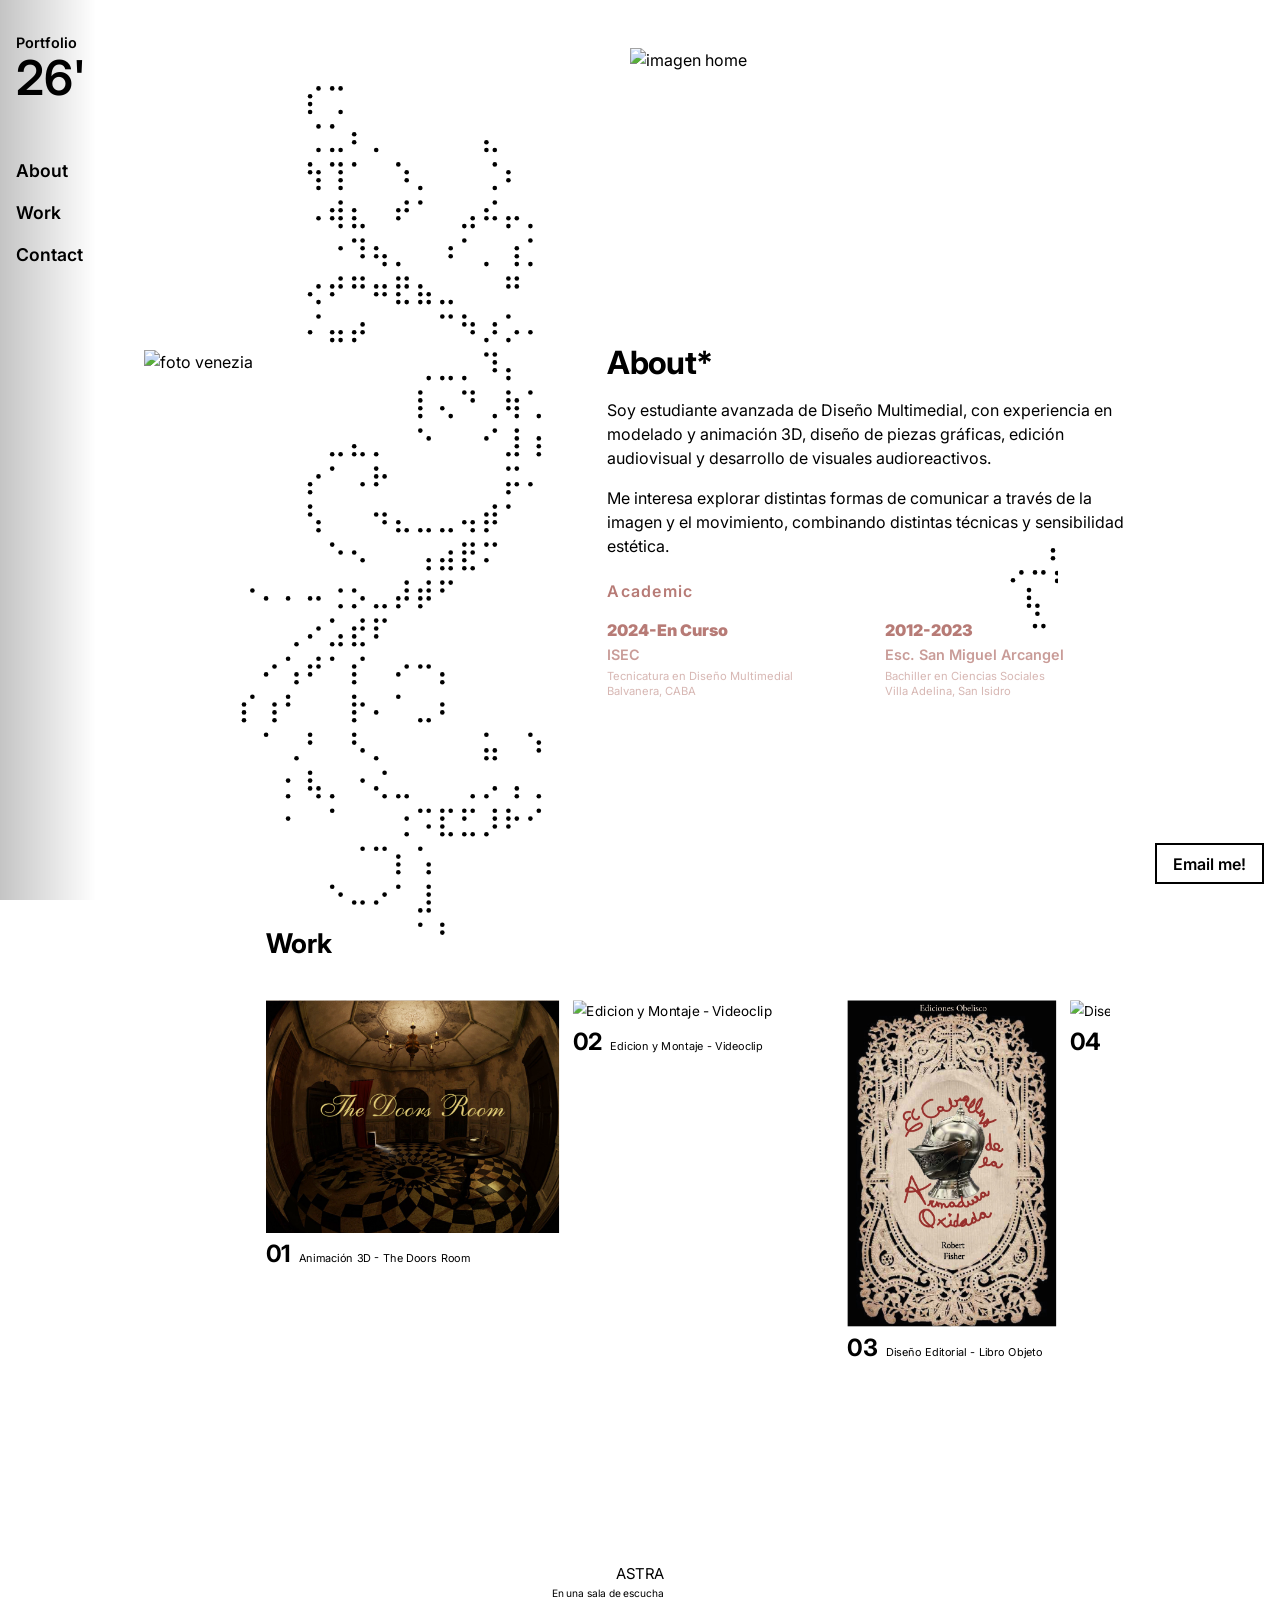
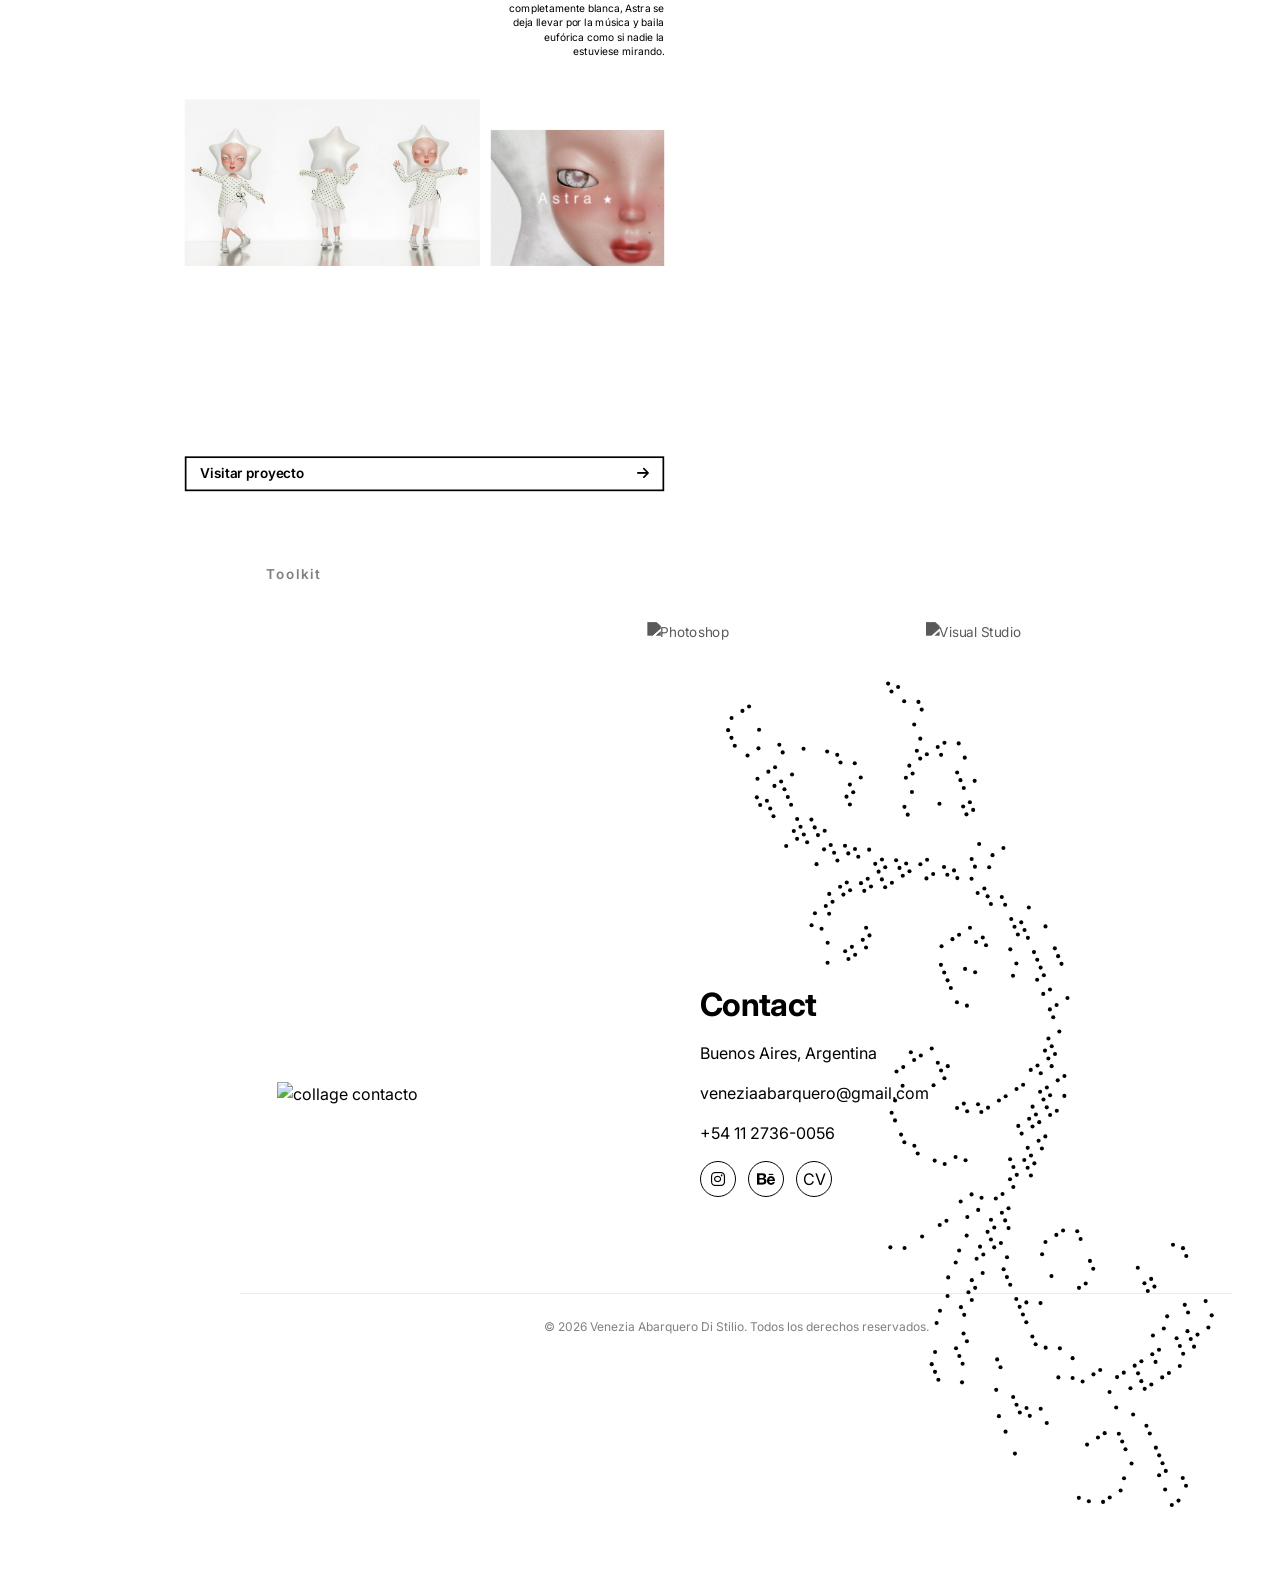
==== commit c7322c95: "Mejoras Septiembre 26 Mejoras Septiembre 26" ====
--- a/index.html
+++ b/index.html
@@ -1,6 +1,16 @@
 <!doctype html>
 <html lang="es">
 <head>
+  <!-- Google tag (gtag.js) -->
+<script async src="https://www.googletagmanager.com/gtag/js?id=G-83LMP9XN7H"></script>
+<script>
+  window.dataLayer = window.dataLayer || [];
+  function gtag(){dataLayer.push(arguments);}
+  gtag('js', new Date());
+
+  gtag('config', 'G-83LMP9XN7H');
+</script>
+  
   <meta charset="utf-8">
   <meta name="viewport" content="width=device-width, initial-scale=1">
   <title>Venezia | Multimedia Designer</title>
@@ -51,9 +61,8 @@
       <img src="images/imagen-home.svg" class="img-fluid fade-in" alt="imagen home">
     </header>
 
-    <!-- About -->
+<!-- About -->
     <section id="about" class="about-section">
-      <img src="images/ascii-deco2.svg" class="ascii-deco ascii-deco--about" aria-hidden="true">
       <div class="row">
 
         <!-- Columna izquierda foto -->
@@ -63,159 +72,136 @@
 
         <!-- Columna derecha texto sobre mi -->
         <div class="col-md-6 fade-in-right">
-          <h2>About</h2>
+          <h2>About*</h2>
           <p>Soy estudiante avanzada de Diseño Multimedial, con experiencia en modelado y animación 3D, diseño de piezas gráficas, edición audiovisual y desarrollo de visuales audioreactivos.</p>
           <p>Me interesa explorar distintas formas de comunicar a través de la imagen y el movimiento, combinando distintas técnicas y sensibilidad estética.</p>
 
-          <div class="row academic-info">
-            <h3>Academic</h3>
-            <div class="row">
-              <div class="col-6">
-                <p>
-                  <strong>ISEC</strong><br>
-                  2024-En Curso<br>
-                  Tecnicatura en Diseño Multimedial<br>
-                  Balvanera, CABA
-                </p>
+          <!-- Ficha técnica -->
+          <div class="dossier-card">
+            <h3 class="dossier-heading">Academic</h3>
+
+            <div class="row academic-timeline">
+              <div class="col-6 academic-entry">
+                <p class="academic-year">2024-En Curso</p>
+                <p class="academic-inst">ISEC</p>
+                <p class="academic-detail">Tecnicatura en Diseño Multimedial<br>Balvanera, CABA</p>
               </div>
-              <div class="col-6">
-                <p>
-                  <strong>Escuela San Miguel Arcangel</strong><br>
-                  2012-2023<br>
-                  Bachiller en Ciencias Sociales<br>
-                  Villa Adelina, San Isidro
-                </p>
+              <div class="col-6 academic-entry">
+                <p class="academic-year">2012-2023</p>
+                <p class="academic-inst">Esc. San Miguel Arcangel</p>
+                <p class="academic-detail">Bachiller en Ciencias Sociales<br>Villa Adelina, San Isidro</p>
               </div>
             </div>
-          </div>
-        </div>
-
-      </div>
-    </section>
-
-    <!-- Work -->
+          </div><!-- cierra dossier-card -->
+
+        </div><!-- cierra col-md-6 -->
+      </div><!-- cierra row -->
+
+   <!-- Work -->
     <section id="work" class="work-section">
       <h2>Work</h2>
-
+ 
       <!-- galeria proyectos -->
-      <div class="work-grid">
-
-        <a href="proyecto-videoclip.html" class="work-link">
-          <span class="work-number">01</span>
-          <div class="work-img">
-            <img src="images/portada-videoclip.jpg" alt="Edicion y Montaje - Videoclip">
-          </div>
-          <p class="work-title">Edicion y Montaje - Videoclip</p>
-        </a>
-
-        <a href="proyecto-fanzine.html" class="work-link">
-          <span class="work-number">02</span>
-          <div class="work-img">
-            <img src="images/portada-fanzine.jpg" alt="Diseño Editorial - Fanzine">
-          </div>
-          <p class="work-title">Diseño Editorial - Fanzine</p>
-        </a>
-
-        <a href="proyecto-libro.html" class="work-link">
-          <span class="work-number">03</span>
-          <div class="work-img">
+      <div class="work-scroll">
+
+        <a href="proyecto-alicia.html" class="work-item">
+          <div class="work-img-wrap">
+            <img src="images/alicia-portada.png" alt="The Doors Room - Animación 3D">
+          </div>
+          <div class="work-label"><span class="work-num">01</span><span class="work-name">Animación 3D - The Doors Room</span></div>
+        </a>
+
+        <a href="proyecto-videoclip.html" class="work-item">
+          <div class="work-img-wrap">
+            <img src="images/videoclip1.jpg" alt="Edicion y Montaje - Videoclip">
+          </div>
+          <div class="work-label"><span class="work-num">02</span><span class="work-name">Edicion y Montaje - Videoclip</span></div>
+        </a>
+
+        <a href="proyecto-libro.html" class="work-item">
+          <div class="work-img-wrap">
             <img src="images/portada-libro.jpg" alt="Diseño Editorial - Libro Objeto">
           </div>
-          <p class="work-title">Diseño Editorial - Libro Objeto</p>
-        </a>
-
-        <a href="proyecto-visuales.html" class="work-link">
-          <span class="work-number">04</span>
-          <div class="work-img">
+          <div class="work-label"><span class="work-num">03</span><span class="work-name">Diseño Editorial - Libro Objeto</span></div>
+        </a>
+
+        <a href="proyecto-fanzine.html" class="work-item">
+          <div class="work-img-wrap">
+            <img src="images/fanzine-4.jpg" alt="Diseño Editorial - Fanzine">
+          </div>
+          <div class="work-label"><span class="work-num">04</span><span class="work-name">Diseño Editorial - Fanzine</span></div>
+        </a>
+
+        <a href="proyecto-visuales.html" class="work-item">
+          <div class="work-img-wrap">
             <img src="images/portada-visuales.jpg" alt="Arte Generativo - Visuales">
           </div>
-          <p class="work-title">Arte Generativo - Visuales</p>
-        </a>
-
-        <a href="proyecto-collage.html" class="work-link">
-          <span class="work-number">05</span>
-          <div class="work-img">
-            <img src="images/portada-collage.jpg" alt="Collage Creativo">
-          </div>
-          <p class="work-title">Collage Creativo</p>
-        </a>
-
-        <a href="proyecto-modelado3D.html" class="work-link">
-          <span class="work-number">06</span>
-          <div class="work-img">
+          <div class="work-label"><span class="work-num">05</span><span class="work-name">Arte Generativo - Visuales</span></div>
+        </a>
+
+        <a href="proyecto-collage.html" class="work-item">
+          <div class="work-img-wrap">
+            <img src="images/collage2.jpg" alt="Collage Creativo">
+          </div>
+          <div class="work-label"><span class="work-num">06</span><span class="work-name">Collage Creativo</span></div>
+        </a>
+
+        <a href="proyecto-modelado3D.html" class="work-item">
+          <div class="work-img-wrap">
             <img src="images/portada-tipografia3D.jpg" alt="Modelado y Esculpido 3D">
           </div>
-          <p class="work-title">Modelado y Esculpido 3D</p>
+          <div class="work-label"><span class="work-num">07</span><span class="work-name">Modelado y Esculpido 3D</span></div>
         </a>
 
       </div>
-
-      <!-- carrusel trabajo 3D -->
-      <div id="carouselExampleCaptions" class="carousel slide carousel-3d fade-in-right">
-
-        <div class="carousel-indicators">
-          <button type="button" data-bs-target="#carouselExampleCaptions" data-bs-slide-to="0" class="active" aria-current="true" aria-label="Slide 1"></button>
-          <button type="button" data-bs-target="#carouselExampleCaptions" data-bs-slide-to="1" aria-label="Slide 2"></button>
-          <button type="button" data-bs-target="#carouselExampleCaptions" data-bs-slide-to="2" aria-label="Slide 3"></button>
-          <button type="button" data-bs-target="#carouselExampleCaptions" data-bs-slide-to="3" aria-label="Slide 4"></button>
-          <button type="button" data-bs-target="#carouselExampleCaptions" data-bs-slide-to="4" aria-label="Slide 5"></button>
-          <button type="button" data-bs-target="#carouselExampleCaptions" data-bs-slide-to="5" aria-label="Slide 6"></button>
-        </div>
-
-        <div class="carousel-inner">
-
-          <div class="carousel-item active">
-            <video class="d-block w-100" autoplay muted loop playsinline poster="images/carousel1.jpg">
-              <source src="images/video-carousel3D.mp4" type="video/mp4">
-            </video>
-            <div class="carousel-caption d-none d-md-block">
-              <h5>Animación y Modelado 3D/Escena</h5>
-              <p>"The Doors Room"</p>
-            </div>
-          </div>
-
-          <div class="carousel-item">
-            <img src="images/carousel2.jpg" class="d-block w-100" alt="Slide 2">
-            <div class="carousel-caption d-none d-md-block">
-              <h5>Animación y Modelado 3D/Escena</h5>
-              <p>Una reinterpretación de "La Sala de las Puertas", la icónica y lúgubre habitación circular rodeada de puertas de Alicia en el País de las Maravillas (2010).</p>
-            </div>
-          </div>
-
-          <div class="carousel-item">
-            <img src="images/carousel3.jpg" class="d-block w-100" alt="Slide 3">
-            <div class="carousel-caption d-none d-md-block">
-              <h5>Animación y Modelado 3D/Escena</h5>
-              <p>Trabajé sobre su atmósfera y composición para llevarla a una versión 3D con una vision propia.</p>
-            </div>
-          </div>
-
-          <div class="carousel-item">
-            <img src="images/carousel4.jpg" class="d-block w-100" alt="Slide 4">
-            <div class="carousel-caption d-none d-md-block"></div>
-          </div>
-
-          <div class="carousel-item">
-            <img src="images/carousel5.jpg" class="d-block w-100" alt="Slide 5">
-            <div class="carousel-caption d-none d-md-block"></div>
-          </div>
-
-          <div class="carousel-item">
-            <img src="images/carousel6.jpg" class="d-block w-100" alt="ultimo slide">
-            <div class="carousel-caption d-none d-md-block"></div>
-          </div>
-
-        </div>
-
-        <button class="carousel-control-prev" type="button" data-bs-target="#carouselExampleCaptions" data-bs-slide="prev">
-          <span class="carousel-control-prev-icon" aria-hidden="true"></span>
-          <span class="visually-hidden">Previous</span>
-        </button>
-        <button class="carousel-control-next" type="button" data-bs-target="#carouselExampleCaptions" data-bs-slide="next">
-          <span class="carousel-control-next-icon" aria-hidden="true"></span>
-          <span class="visually-hidden">Next</span>
-        </button>
-
+ 
+<!-- Video + texto (mitad y mitad) -->
+<div class="video-split">
+
+  <!-- Mitad izquierda: texto en la esquina derecha + dos imagenes + ascii art por detras -->
+  <div class="astra-block">
+
+    <!-- ascii art -->
+    <img src="images/asciiart-deco1.svg" class="ascii-deco ascii-deco--astra" aria-hidden="true">
+
+    <div class="astra-text">
+      <h3>ASTRA</h3>
+      <p>En una sala de escucha completamente blanca, Astra se deja llevar por la música y baila eufórica como si nadie la estuviese mirando.</p>
+    </div>
+
+    <div class="astra-imgs">
+      <img src="images/astra tira poses.png" alt="Astra" class="astra-img-1">
+      <img src="images/portada astra.png" alt="Astra" class="astra-img-2">
+    </div>
+
+    <!-- botón visitar proyecto: DENTRO de astra-block -->
+    <a class="btn btn-outline-dark btn-project" href="proyecto-astra.html">
+      <span>Visitar proyecto</span>
+      <i class="fa-solid fa-arrow-right"></i>
+    </a>
+
+  </div>
+
+  <!-- Mitad derecha: video recortado, autoplay, sin sonido y sin interfaz -->
+  <div class="video-col">
+    <div class="video-frame">
+      <iframe
+        src="https://player.vimeo.com/video/1212079712?background=1&amp;autoplay=1&amp;muted=1&amp;loop=1&amp;controls=0&amp;title=0&amp;byline=0&amp;portrait=0&amp;badge=0&amp;autopause=0&amp;dnt=1"
+        title="Video"
+        frameborder="0"
+        allow="autoplay; picture-in-picture"
+        tabindex="-1"
+        aria-hidden="true"
+        sandbox="allow-same-origin allow-scripts allow-pointer-lock allow-forms allow-popups allow-popups-to-escape-sandbox"></iframe>
+    </div>
+  </div>
+
+</div>
+
+    <!-- Toolkit: carrusel de logos full width -->
+      <div class="toolkit-section">
+        <h3 class="toolkit-title">Toolkit</h3>
+        <div class="logo-carousel" id="logoCarousel"></div>
       </div>
     </section>
 
@@ -236,13 +222,22 @@
           <p>+54 11 2736-0056</p>
 
           <div class="social-links">
-            <a href="https://instagram.com/venezia.abqro" target="_blank" aria-label="Instagram">
+            <a href="https://instagram.com/venezia.abqro"
+   target="_blank"
+   aria-label="Instagram"
+   onclick="gtag('event','instagram_click');">
               <i class="fa-brands fa-instagram"></i>
             </a>
-            <a href="https://behance.net/veneziaabarque1" target="_blank" aria-label="Behance">
+            <a href="https://behance.net/veneziaabarque1"
+   target="_blank"
+   aria-label="Behance"
+   onclick="gtag('event','behance_click');">
               <i class="fa-brands fa-behance"></i>
             </a>
-            <a href="archivos/CV_Venezia_Abarquero.pdf" target="_blank" aria-label="CV">
+            <a href="archivos/CV_Venezia_Abarquero.pdf"
+   target="_blank"
+   aria-label="CV"
+   onclick="gtag('event','cv_download');">
               CV
             </a>
           </div>
@@ -259,9 +254,77 @@
   </main>
 
   <!-- Boton cta fijo -->
-  <a class="btn btn-outline-dark btn-cta" href="mailto:veneziaabarquero@gmail.com">Email me!</a>
+  <a class="btn btn-outline-dark btn-cta"
+   href="mailto:veneziaabarquero@gmail.com"
+   onclick="gtag('event','email_click');">Email me!</a>
   <script src="https://cdn.jsdelivr.net/npm/bootstrap@5.3.8/dist/js/bootstrap.bundle.min.js"></script>
   <script src="ascii-interactive.js"></script>
   <script src="animaciones.js"></script>
+  <script>
+    // Galeria Work: rueda del mouse y arrastre mueven el scroll horizontal (sin escalas ni efectos)
+    (function () {
+      var track = document.querySelector('.work-scroll');
+      if (!track) return;
+
+      // Equilibrio de tamaños segun la proporcion de cada imagen.
+      // EXPONENTE: 0 = todas del mismo ancho (verticales muy grandes)
+      //            0.5 = misma superficie aproximada (equilibrado)
+      //            1 = todas de la misma altura (horizontales muy anchas)
+      var EXPONENTE = 0.5;
+      track.querySelectorAll('.work-item img').forEach(function (img) {
+        function ajustar() {
+          if (!img.naturalWidth || !img.naturalHeight) return;
+          var proporcion = img.naturalWidth / img.naturalHeight;
+          img.closest('.work-item').style.setProperty('--f', Math.pow(proporcion, EXPONENTE).toFixed(3));
+        }
+        if (img.complete) ajustar(); else img.addEventListener('load', ajustar);
+      });
+
+      track.addEventListener('wheel', function (e) {
+        if (Math.abs(e.deltaY) <= Math.abs(e.deltaX)) return;
+        var max = track.scrollWidth - track.clientWidth;
+        var right = e.deltaY > 0;
+        if ((right && track.scrollLeft >= max - 1) || (!right && track.scrollLeft <= 0)) return;
+        e.preventDefault();
+        track.scrollLeft += e.deltaY;
+      }, { passive: false });
+
+      var down = false, moved = false, startX = 0, startLeft = 0;
+      track.addEventListener('mousedown', function (e) {
+        down = true; moved = false; startX = e.pageX; startLeft = track.scrollLeft;
+      });
+      window.addEventListener('mousemove', function (e) {
+        if (!down) return;
+        var dx = e.pageX - startX;
+        if (Math.abs(dx) > 5) moved = true;
+        if (moved) track.scrollLeft = startLeft - dx;
+      });
+      window.addEventListener('mouseup', function () { down = false; });
+      track.addEventListener('click', function (e) {
+        if (moved) { e.preventDefault(); moved = false; }
+      }, true);
+    })();
+  </script>
+
+  <script>
+  // Video: extender el borde derecho hasta el borde de la pagina
+  (function () {
+    var frame = document.querySelector('.video-frame');
+    if (!frame) return;
+    function extender() {
+      frame.style.setProperty('--extra', '0px');
+      if (window.innerWidth < 768) return;   // en celular queda como esta
+      var r = frame.getBoundingClientRect();
+      var escala = r.width / frame.offsetWidth || 1;
+      var extra = (document.documentElement.clientWidth - r.right) / escala;
+      frame.style.setProperty('--extra', Math.max(0, Math.floor(extra)) + 'px');
+    }
+    extender();
+    window.addEventListener('load', extender);
+    window.addEventListener('resize', extender);
+  })();
+</script>
+
+  <script src="toolkit-carousel.js"></script>
 </body>
 </html>
--- a/style.css
+++ b/style.css
@@ -44,6 +44,7 @@
 
 .main-content {
   margin-left: 6rem;
+  overflow-x: clip;          /* evita que algo ancho agrande la pagina y aparezca la barra horizontal */
 }
 
 /* Home */
@@ -64,9 +65,92 @@
   scroll-margin-top: 0;
 }
 
-.academic-info p {
-  font-size: 0.75rem;
-  color: grey;
+.about-section h2 {
+  font-size: 2rem;
+  font-weight: 700;
+  line-height: 0.95;
+  letter-spacing: -0.02em;
+  margin-bottom: 1.25rem;
+}
+
+/* Ficha técnica About */
+.dossier-card {
+  margin-top: 1.5rem;
+}
+
+.dossier-heading {
+  letter-spacing: 0.08em;
+  font-size: 1rem;
+  color:  hsl(5, 31%, 59%);
+  margin-bottom: 1.25rem;
+}
+
+.academic-timeline {
+  row-gap: 1.5rem;
+}
+
+.academic-year {
+  font-size: 1rem;
+  font-weight: 900;
+  line-height: 1;
+  color: hsl(5, 31%, 59%);
+  margin-bottom: 0.4rem;
+}
+
+.academic-inst {
+  font-size: 0.9rem;
+  font-weight: 600;
+  color: rgba(183, 123, 117, 0.75);
+  margin-bottom: 0.2rem;
+}
+
+.academic-detail {
+  font-size: 0.7rem;
+  color: rgba(183, 123, 117, 0.55);
+  line-height: 1.4;
+}
+
+/* Toolkit: carrusel de logos full width */
+.toolkit-section {
+  margin-top: 4rem;
+  padding-top: 1.5rem;
+}
+
+.toolkit-title {
+  letter-spacing: 0.1em;
+  font-size: 1rem;
+  margin-bottom: 1.5rem;
+}
+
+.logo-carousel {
+  display: grid;
+  grid-template-columns: repeat(3, 1fr);
+  gap: 1rem;
+}
+
+.logo-column {
+  height: 90px;
+  display: flex;
+  align-items: center;
+  justify-content: center;
+}
+
+.logo-column img {
+  height: 44px;
+  width: auto;
+  opacity: 1;
+  transform: translateY(0);
+  filter: brightness(0) opacity(0.65);
+  transition: opacity 0.4s ease, transform 0.4s ease, filter 0.3s ease;
+}
+
+.logo-column:hover img {
+  filter: brightness(1);
+}
+
+.logo-column img.is-hidden {
+  opacity: 0;
+  transform: translateY(-14px);
 }
 
 /* Work */
@@ -77,46 +161,66 @@
   scale: 85%;
 }
 
-/* Galería Work */
-.work-grid {
-  display: grid;
-  grid-template-columns: repeat(3, 1fr);
-  gap: 1.5rem;
-}
-
-.work-link {
+/* Galería horizontal: items iguales de ancho, alto segun la proporcion de cada imagen */
+.work-scroll {
+  display: flex;
+  align-items: flex-start;   /* todos alineados arriba */
+  gap: 1rem;                 /* separacion fija, nunca se tocan */
+  overflow-x: auto;
+  padding: 2rem 0 1rem;      /* sin margenes laterales: arranca pegada al borde izquierdo */
+  scrollbar-width: none;
+  -ms-overflow-style: none;
+}
+
+.work-scroll::-webkit-scrollbar {
+  display: none;
+}
+
+.work-item {
+  /* ancho base x factor de proporcion (--f lo calcula el script del index).
+     Imagenes cuadradas: factor 1. Horizontales un poco mas anchas, verticales un poco mas angostas */
+  flex: 0 0 calc(clamp(200px, 24vw, 340px) * var(--f, 1));
   text-decoration: none;
   color: black;
-  display: block;
-  margin-bottom: 1rem;
   opacity: 0;
-  transform: translateX(30px);
-  transition: opacity 1.4s ease, transform 1.4s ease, border-color 0.3s ease;
-  border-bottom: 1px solid transparent;
-}
-
-.work-link.visible {
-  opacity: 1;
-  transform: translateX(0);
-}
-
-.work-img {
+  animation: fade-in 1s ease forwards;
+}
+
+.work-label {
+  display: flex;
+  align-items: baseline;
+  gap: 0.6rem;
+  color: black;
+  margin-top: 0.6rem;
+}
+
+.work-num {
+  font-size: 1.75rem;
+  font-weight: 700;
+  line-height: 1;
+  color: black;
+}
+
+.work-name {
+  min-width: 0;
+  font-size: 0.8rem;
+  color: black;
+}
+
+.work-img-wrap {
   position: relative;
   overflow: hidden;
 }
 
-.work-img img {
+.work-img-wrap img {
   display: block;
   width: 100%;
-  height: auto;
-  transition: transform 0.4s ease;
-}
-
-.work-link:hover .work-img img {
-  transform: scale(1.04);
-}
-
-.work-img::after {
+  height: auto;              /* el alto lo da la proporcion real de la imagen */
+  -webkit-user-drag: none;
+  user-select: none;
+}
+
+.work-img-wrap::after {
   content: 'Ver proyecto';
   position: absolute;
   inset: 0;
@@ -132,42 +236,145 @@
   font-size: 0.85rem;
 }
 
-.work-link:hover .work-img::after {
+.work-item:hover .work-img-wrap::after {
   opacity: 1;
 }
 
-.work-link:hover {
-  border-bottom: 1px solid black;
-}
-
- .work-title {
+/* Video + texto (mitad y mitad) */
+/* Imagen + video (mitad y mitad) */
+.video-split {
+  position: relative;
+  z-index: 1;
+  margin-top: 10rem;                       /* espacio entre la galeria de trabajos y esta seccion */
+  display: grid;
+  grid-template-columns: minmax(0, 1fr) minmax(0, 1fr);
+  column-gap: 1.5rem;
+  align-items: center;
+}
+
+@media (max-width: 767px) {
+  .video-split {
+    grid-template-columns: 1fr;
+    row-gap: 1.5rem;
+  }
+}
+
+/* Izquierda: texto + dos imagenes + ascii art por detras */
+.astra-block {
+  position: relative;
+  align-self: stretch;                     /* ahora llega hasta el borde de abajo del video */
+  display: flex;
+  flex-direction: column;
+  margin-top: 4rem;
+  margin-left: calc(var(--astra-extra, 6rem) * -1);
+  margin-right: 1rem;                      /* antes 4rem: menos margen = imágenes más grandes */
+}
+
+.astra-text {
+  position: relative;
+  z-index: 1;
+  max-width: 12rem;
+  margin-left: auto;                       /* esquina derecha */
+  text-align: right;
+}
+
+.astra-text h3 {
+  font-size: 1.1rem;
+  font-weight: 400;
+  color: black;
+  margin: 0 0 0.4rem;
+}
+
+.astra-text p {
   font-size: 0.75rem;
-  color: black;
-  margin-top: 0.4rem;
-  margin-bottom: 0;
-}
-
-.work-number {
+  line-height: 1.4;
+  color: black;
+  margin: 0;
+}
+
+.astra-imgs {
+  position: relative;
+  z-index: 1;
+  display: flex;
+  align-items: flex-end;                   /* alineadas abajo: las diferencias de alto se ven arriba */
+  gap: 0.8rem;
+  margin-top: 3rem;                        /* distancia entre el texto y las imagenes */
+}
+
+.astra-imgs img {
+  display: block;
+  min-width: 0;
+  height: auto;
+}
+
+.astra-img-1 { flex: 1.7 1 0; }            /* proporcion de ancho entre las dos imagenes */
+.astra-img-2 { flex: 1 1 0; }
+
+.astra-imgs {
+  margin-bottom: 1rem;                     /* separación mínima con el botón */
+}
+
+.btn-project {
+  position: relative;
+  z-index: 1;                              /* por encima del ascii art */
+  display: flex;
+  align-items: center;
+  justify-content: space-between;          /* texto a la izquierda, flecha a la derecha */
+  width: 100%;                              /* largo del botón: subilo o bajalo a gusto */
+  margin-top: auto;
+  margin-left: auto;                       /* alineado al lado derecho de las imágenes */
+  font-weight: 600;
+  font-size: 1rem;
+  color: black;
+  text-decoration: none;
+  border: 2px solid black;
+  border-radius: 0;
+  padding: 0.4rem 1rem;
+  background: rgba(255, 255, 255, 0.541);
+}
+
+.btn-project:hover {
+  background: black;
+  color: white;
+}
+
+@media (max-width: 767px) {
+  .btn-project {
+    width: 100%;                           /* en celular ocupa todo el ancho */
+  }
+}
+
+
+
+@media (max-width: 767px) {
+  .astra-block {
+    margin-left: 0;
+    margin-right: 0;
+    margin-top: 0;
+  }
+  .astra-text {
+    max-width: none;
+  }
+}
+
+/* Derecha */
+.video-frame {
+  position: relative;
+  overflow: hidden;
+  width: calc(100% + var(--extra, 0px));   /* --extra la calcula el script para llegar al borde */
+  aspect-ratio: 1 / 1;                     /* formato del recorte: probá 4 / 5, 4 / 3, 16 / 10... */
+  container-type: size;
+}
+
+.video-frame iframe {
   position: absolute;
-  top: 0.5rem;
-  left: 0.5rem;
-  font-size: 1rem;
-  font-weight: 600;
-  color: white;
-  letter-spacing: 0.1em;
-  z-index: 1;
-  opacity: 0;
-  transition: opacity 0.3s ease;
-}
-
-.work-link:hover .work-number {
-  opacity: 1;
-}
-
-.carousel-3d {
-  position: relative;
-  z-index: 1;
-  margin-top: 20vh;
+  top: 50%;
+  left: 50%;
+  width: max(100cqw, 100cqh * 16 / 9);
+  height: max(100cqh, 100cqw * 9 / 16);
+  transform: translate(-50%, -50%);
+  border: 0;
+  pointer-events: none;
 }
 
 /* Contacto */
